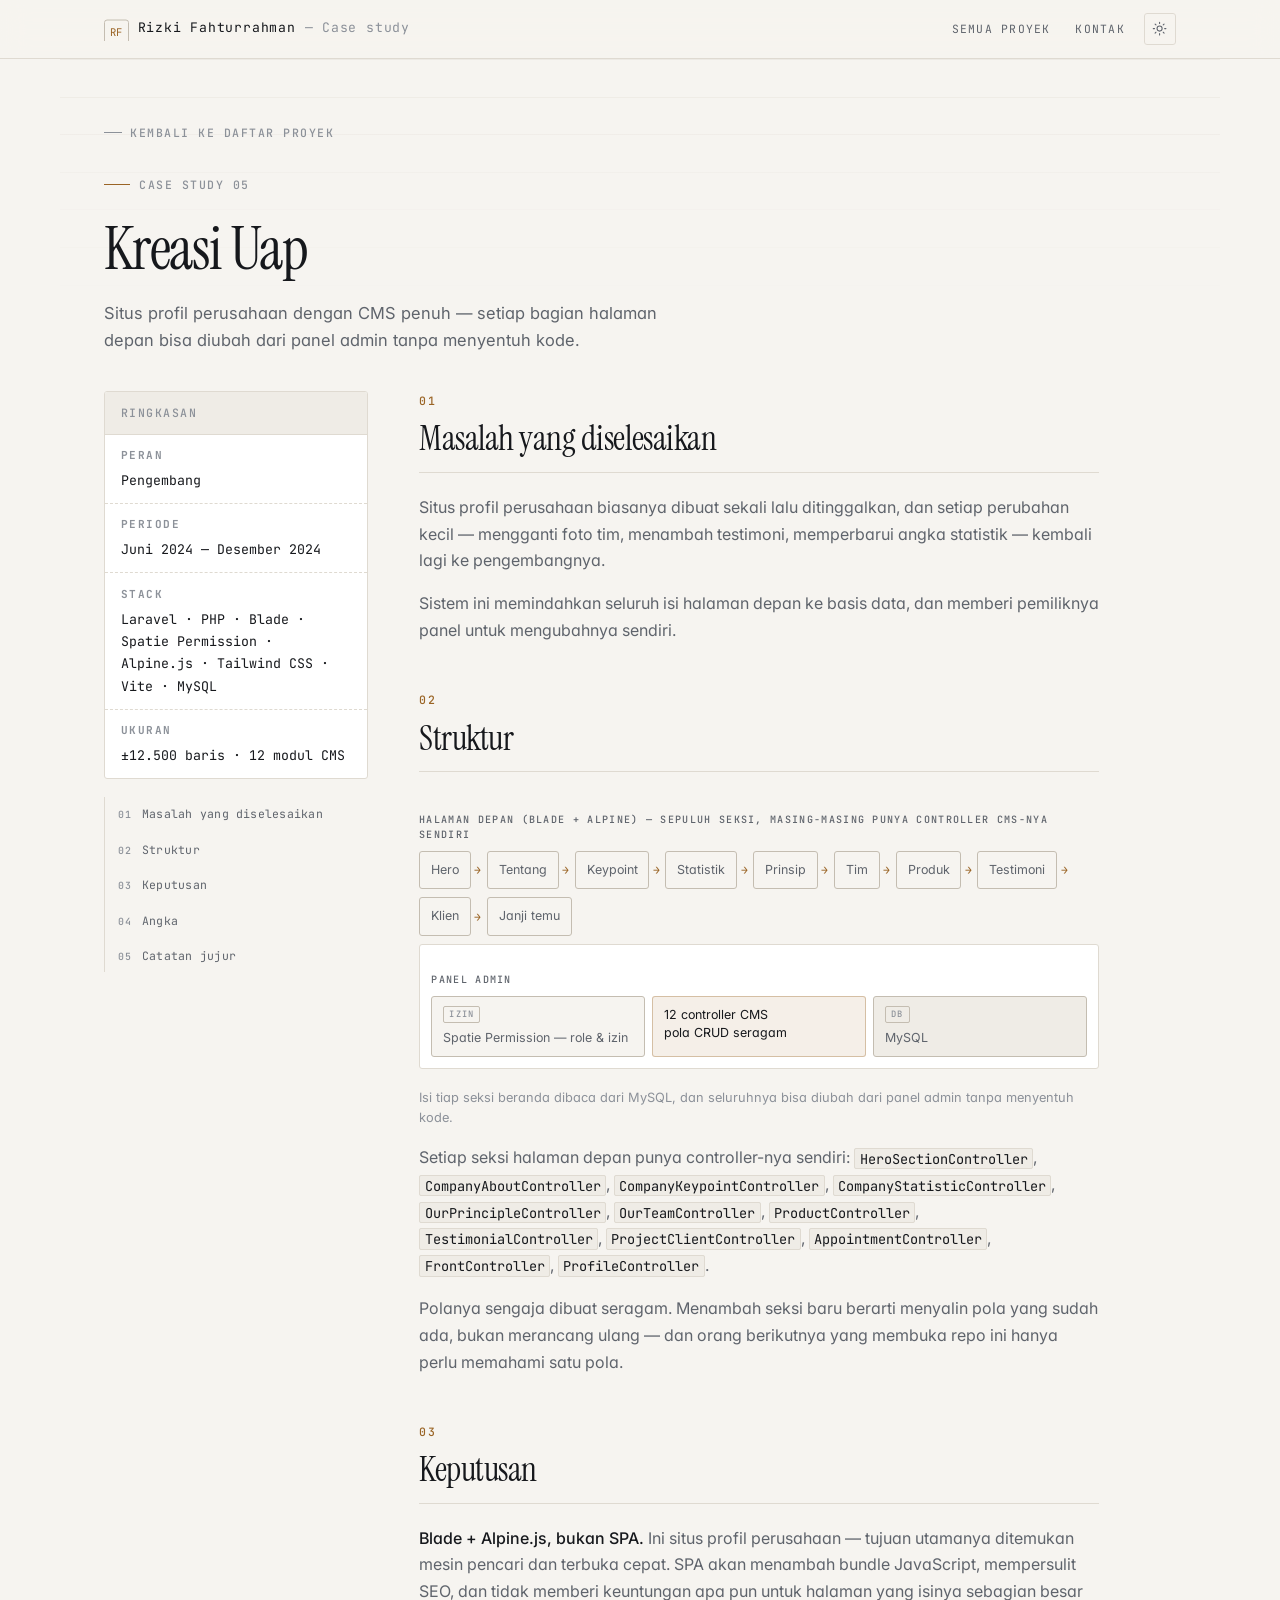
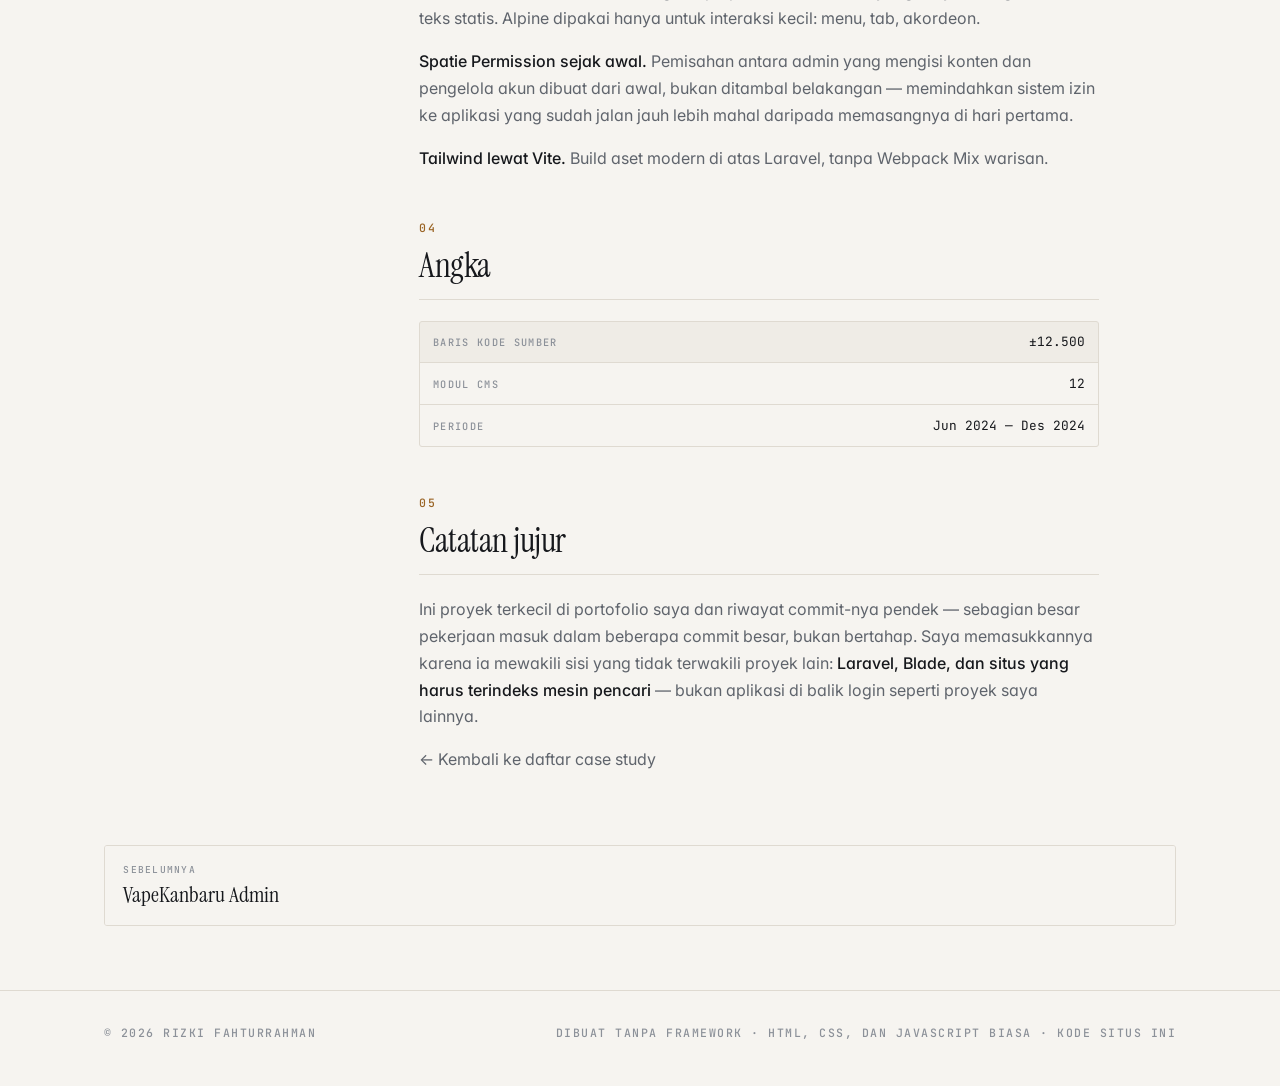
==== case-studies/kreasi-uap.html @ d3062098 "Case study jadi halaman HTML di situs sendiri Sebelumnya lima tombol "Case study" di beranda mengara" ====
<!doctype html>
<html lang="id">
<head>
<meta charset="utf-8">
<meta name="viewport" content="width=device-width, initial-scale=1">

<title>Kreasi Uap — Case study · Rizki Fahturrahman</title>
<meta name="description" content="Situs profil perusahaan dengan CMS penuh — setiap bagian halaman depan bisa diubah dari panel admin tanpa menyentuh kode.">
<meta name="author" content="Rizki Fahturrahman">
<meta name="theme-color" content="#0B0C0E" media="(prefers-color-scheme: dark)">
<meta name="theme-color" content="#F6F4F0" media="(prefers-color-scheme: light)">

<meta property="og:type" content="article">
<meta property="og:title" content="Kreasi Uap — Case study">
<meta property="og:description" content="Situs profil perusahaan dengan CMS penuh — setiap bagian halaman depan bisa diubah dari panel admin tanpa menyentuh kode.">
<meta property="og:url" content="https://rizkifahtur.github.io/portfolio/case-studies/kreasi-uap.html">
<meta property="og:locale" content="id_ID">
<meta name="twitter:card" content="summary_large_image">

<link rel="canonical" href="https://rizkifahtur.github.io/portfolio/case-studies/kreasi-uap.html">
<link rel="icon" href="data:image/svg+xml,%3Csvg xmlns='http://www.w3.org/2000/svg' viewBox='0 0 32 32'%3E%3Crect width='32' height='32' rx='5' fill='%230B0C0E'/%3E%3Ctext x='16' y='22' font-family='Georgia,serif' font-size='16' fill='%23D9A05B' text-anchor='middle'%3ER%3C/text%3E%3C/svg%3E">

<link rel="preconnect" href="https://fonts.googleapis.com">
<link rel="preconnect" href="https://fonts.gstatic.com" crossorigin>
<link href="https://fonts.googleapis.com/css2?family=Instrument+Serif:ital@0;1&family=Inter:wght@400;500&family=JetBrains+Mono:wght@400;500&display=swap" rel="stylesheet">
<link rel="stylesheet" href="../assets/css/style.css">

<!-- Set tema sebelum paint pertama supaya tidak ada kedipan putih. -->
<script>
(function () {
  document.documentElement.classList.add('js');
  try {
    var t = localStorage.getItem('tema');
    if (t === 'light' || t === 'dark') document.documentElement.setAttribute('data-theme', t);
  } catch (e) { /* storage diblokir — pakai preferensi sistem */ }
})();
</script>
</head>

<body>
<a class="skip" href="#utama">Lewati ke konten</a>

<header class="site-head">
  <div class="wrap site-head__inner">
    <a class="brand" href="../index.html">
      <span class="brand__mark">RF</span>
      <span>Rizki&nbsp;Fahturrahman</span>
      <span class="brand__role">— Case study</span>
    </a>

    <nav class="nav" aria-label="Navigasi utama">
      <a href="../index.html#proyek">Semua proyek</a>
      <a href="../index.html#kontak">Kontak</a>
      <button class="theme-toggle" type="button" id="theme-toggle"
              aria-label="Ganti tema terang / gelap" title="Ganti tema">
        <svg class="i-moon" viewBox="0 0 24 24" fill="none" stroke="currentColor" stroke-width="1.7"
             stroke-linecap="round" stroke-linejoin="round" aria-hidden="true">
          <path d="M21 12.8A9 9 0 1 1 11.2 3a7 7 0 0 0 9.8 9.8z"/>
        </svg>
        <svg class="i-sun" viewBox="0 0 24 24" fill="none" stroke="currentColor" stroke-width="1.7"
             stroke-linecap="round" stroke-linejoin="round" aria-hidden="true">
          <circle cx="12" cy="12" r="4"/>
          <path d="M12 2v2M12 20v2M4.9 4.9l1.4 1.4M17.7 17.7l1.4 1.4M2 12h2M20 12h2M4.9 19.1l1.4-1.4M17.7 6.3l1.4-1.4"/>
        </svg>
      </button>
    </nav>
  </div>
</header>

<main id="utama">
<article class="cs">

  <div class="wrap cs__top">
    <a class="cs__back mono" href="../index.html#proyek">Kembali ke daftar proyek</a>
    <p class="mono eyeline">Case study 05</p>
    <h1>Kreasi Uap</h1>
    <p class="cs__lede">Situs profil perusahaan dengan CMS penuh — setiap bagian halaman depan bisa diubah dari panel admin tanpa menyentuh kode.</p>
  </div>

  <div class="wrap cs__body">
    <aside class="cs__rail">
      <div class="ledger">
        <div class="ledger__head">
          <span class="mono">Ringkasan</span>
        </div>
      <div class="ledger__row"><span class="mono ledger__key"><strong>Peran</strong></span><span class="ledger__val">Pengembang</span></div>
      <div class="ledger__row"><span class="mono ledger__key"><strong>Periode</strong></span><span class="ledger__val">Juni 2024 — Desember 2024</span></div>
      <div class="ledger__row"><span class="mono ledger__key"><strong>Stack</strong></span><span class="ledger__val">Laravel · PHP · Blade · Spatie Permission · Alpine.js · Tailwind CSS · Vite · MySQL</span></div>
      <div class="ledger__row"><span class="mono ledger__key"><strong>Ukuran</strong></span><span class="ledger__val">±12.500 baris · 12 modul CMS</span></div>
      </div>

      <nav class="nav cs__toc" aria-label="Isi halaman">
        <a href="#bagian-1"><span class="cs__toc-no mono tnum">01</span>Masalah yang diselesaikan</a>
        <a href="#bagian-2"><span class="cs__toc-no mono tnum">02</span>Struktur</a>
        <a href="#bagian-3"><span class="cs__toc-no mono tnum">03</span>Keputusan</a>
        <a href="#bagian-4"><span class="cs__toc-no mono tnum">04</span>Angka</a>
        <a href="#bagian-5"><span class="cs__toc-no mono tnum">05</span>Catatan jujur</a>
      </nav>
    </aside>

    <div class="prose">
<section id="bagian-1" class="cs__section">
<header class="cs__section-head"><span class="mono section__index">01</span><h2>Masalah yang diselesaikan</h2></header>
<p>Situs profil perusahaan biasanya dibuat sekali lalu ditinggalkan, dan setiap perubahan kecil — mengganti foto tim, menambah testimoni, memperbarui angka statistik — kembali lagi ke pengembangnya.</p>
<p>Sistem ini memindahkan seluruh isi halaman depan ke basis data, dan memberi pemiliknya panel untuk mengubahnya sendiri.</p>
</section>
<section id="bagian-2" class="cs__section">
<header class="cs__section-head"><span class="mono section__index">02</span><h2>Struktur</h2></header>
<figure class="dg dg--flow">
  <p class="mono dg__label">Halaman depan (Blade + Alpine) — sepuluh seksi, masing-masing punya controller CMS-nya sendiri</p>
  <ol class="dg__chain dg__chain--tight">
    <li class="dg__node"><span class="dg__text">Hero</span></li>
    <li class="dg__node"><span class="dg__text">Tentang</span></li>
    <li class="dg__node"><span class="dg__text">Keypoint</span></li>
    <li class="dg__node"><span class="dg__text">Statistik</span></li>
    <li class="dg__node"><span class="dg__text">Prinsip</span></li>
    <li class="dg__node"><span class="dg__text">Tim</span></li>
    <li class="dg__node"><span class="dg__text">Produk</span></li>
    <li class="dg__node"><span class="dg__text">Testimoni</span></li>
    <li class="dg__node"><span class="dg__text">Klien</span></li>
    <li class="dg__node"><span class="dg__text">Janji temu</span></li>
  </ol>
  <div class="dg__row dg__row--admin">
    <div class="dg__band">
      <p class="mono dg__label">Panel admin</p>
      <div class="dg__nodes">
        <div class="dg__node"><span class="dg__tag mono">izin</span><span class="dg__text">Spatie Permission — role &amp; izin</span></div>
        <div class="dg__node dg__node--on"><span class="dg__text">12 controller CMS<br>pola CRUD seragam</span></div>
        <div class="dg__node dg__node--db"><span class="dg__tag mono">DB</span><span class="dg__text">MySQL</span></div>
      </div>
    </div>
  </div>
  <figcaption class="dg__cap">Isi tiap seksi beranda dibaca dari MySQL, dan seluruhnya bisa diubah dari panel admin tanpa menyentuh kode.</figcaption>
</figure>
<p>Setiap seksi halaman depan punya controller-nya sendiri: <code>HeroSectionController</code>, <code>CompanyAboutController</code>, <code>CompanyKeypointController</code>, <code>CompanyStatisticController</code>, <code>OurPrincipleController</code>, <code>OurTeamController</code>, <code>ProductController</code>, <code>TestimonialController</code>, <code>ProjectClientController</code>, <code>AppointmentController</code>, <code>FrontController</code>, <code>ProfileController</code>.</p>
<p>Polanya sengaja dibuat seragam. Menambah seksi baru berarti menyalin pola yang sudah ada, bukan merancang ulang — dan orang berikutnya yang membuka repo ini hanya perlu memahami satu pola.</p>
</section>
<section id="bagian-3" class="cs__section">
<header class="cs__section-head"><span class="mono section__index">03</span><h2>Keputusan</h2></header>
<p><strong>Blade + Alpine.js, bukan SPA.</strong> Ini situs profil perusahaan — tujuan utamanya ditemukan mesin pencari dan terbuka cepat. SPA akan menambah bundle JavaScript, mempersulit SEO, dan tidak memberi keuntungan apa pun untuk halaman yang isinya sebagian besar teks statis. Alpine dipakai hanya untuk interaksi kecil: menu, tab, akordeon.</p>
<p><strong>Spatie Permission sejak awal.</strong> Pemisahan antara admin yang mengisi konten dan pengelola akun dibuat dari awal, bukan ditambal belakangan — memindahkan sistem izin ke aplikasi yang sudah jalan jauh lebih mahal daripada memasangnya di hari pertama.</p>
<p><strong>Tailwind lewat Vite.</strong> Build aset modern di atas Laravel, tanpa Webpack Mix warisan.</p>
</section>
<section id="bagian-4" class="cs__section">
<header class="cs__section-head"><span class="mono section__index">04</span><h2>Angka</h2></header>
<div class="stats cs__stats"><div class="stat"><span class="mono stat__k">Baris kode sumber</span><span class="stat__v">±12.500</span></div><div class="stat"><span class="mono stat__k">Modul CMS</span><span class="stat__v">12</span></div><div class="stat"><span class="mono stat__k">Periode</span><span class="stat__v">Jun 2024 — Des 2024</span></div></div>
</section>
<section id="bagian-5" class="cs__section">
<header class="cs__section-head"><span class="mono section__index">05</span><h2>Catatan jujur</h2></header>
<p>Ini proyek terkecil di portofolio saya dan riwayat commit-nya pendek — sebagian besar pekerjaan masuk dalam beberapa commit besar, bukan bertahap. Saya memasukkannya karena ia mewakili sisi yang tidak terwakili proyek lain: <strong>Laravel, Blade, dan situs yang harus terindeks mesin pencari</strong> — bukan aplikasi di balik login seperti proyek saya lainnya.</p>
<p>← <a href="README.md">Kembali ke daftar case study</a></p>
</section>
    </div>
  </div>

  <div class="wrap">
    <nav class="cs__nav" aria-label="Case study lain">
      <a class="cs__jump cs__jump--prev" href="vapekanbaru-admin.html"><span class="mono cs__jump-k">Sebelumnya</span><span class="cs__jump-v">VapeKanbaru Admin</span></a>
      
    </nav>
  </div>

</article>
</main>

<footer class="site-foot">
  <div class="wrap site-foot__inner">
    <p class="mono">© <span id="tahun">2026</span> Rizki Fahturrahman</p>
    <p class="mono">
      Dibuat tanpa framework · HTML, CSS, dan JavaScript biasa ·
      <a href="https://github.com/rizkifahtur/portfolio" target="_blank" rel="noopener noreferrer">Kode situs ini</a>
    </p>
  </div>
</footer>

<script src="../assets/js/main.js" defer></script>
</body>
</html>
---- assets/css/style.css ----
/* ==========================================================================
   Portofolio — Rizki Fahturrahman
   Arah desain: "Buku Besar" — garis rambut, angka tabular, serif editorial.
   Tanpa framework, tanpa build step. Satu berkas, satu sumber kebenaran.
   ========================================================================== */

/* --------------------------------------------------------------------------
   1. Token warna
   Gelap = default. Terang aktif lewat preferensi sistem ATAU tombol tema.
   -------------------------------------------------------------------------- */
:root {
  --bg:          #0B0C0E;
  --bg-elev:     #101216;
  --bg-inset:    #14171C;
  --line:        #22252C;
  --line-strong: #343943;
  --fg:          #E9E6E0;
  --fg-muted:    #969CA6;
  --fg-faint:    #666B74;
  --accent:      #D9A05B;
  --accent-soft: rgba(217, 160, 91, 0.13);
  --accent-line: rgba(217, 160, 91, 0.38);
  --on-accent:   #0B0C0E;
  --selection:   rgba(217, 160, 91, 0.28);

  --font-display: "Instrument Serif", Georgia, "Times New Roman", serif;
  --font-sans: "Inter", -apple-system, BlinkMacSystemFont, "Segoe UI", Roboto, sans-serif;
  --font-mono: "JetBrains Mono", ui-monospace, SFMono-Regular, Menlo, Consolas, monospace;

  --wrap: 1160px;
  --pad: clamp(1.15rem, 4vw, 2.75rem);
  --radius: 3px;
  --ease: cubic-bezier(0.22, 0.61, 0.36, 1);
  /* Lengkung "posting": berangkat tegas, mendarat pelan — seperti angka yang
     dijatuhkan ke barisnya dan berhenti pas. Dipakai seluruh sistem gerak. */
  --ease-post: cubic-bezier(0.16, 0.84, 0.44, 1);
}

:root[data-theme="light"] {
  --bg:          #F6F4F0;
  --bg-elev:     #FFFFFF;
  --bg-inset:    #EFECE6;
  --line:        #DFDAD1;
  --line-strong: #C4BDB1;
  --fg:          #16181C;
  --fg-muted:    #5F646C;
  --fg-faint:    #8C9199;
  --accent:      #9A6425;
  --accent-soft: rgba(154, 100, 37, 0.10);
  --accent-line: rgba(154, 100, 37, 0.35);
  --on-accent:   #FFFFFF;
  --selection:   rgba(154, 100, 37, 0.20);
}

@media (prefers-color-scheme: light) {
  :root:not([data-theme="dark"]) {
    --bg:          #F6F4F0;
    --bg-elev:     #FFFFFF;
    --bg-inset:    #EFECE6;
    --line:        #DFDAD1;
    --line-strong: #C4BDB1;
    --fg:          #16181C;
    --fg-muted:    #5F646C;
    --fg-faint:    #8C9199;
    --accent:      #9A6425;
    --accent-soft: rgba(154, 100, 37, 0.10);
    --accent-line: rgba(154, 100, 37, 0.35);
    --on-accent:   #FFFFFF;
    --selection:   rgba(154, 100, 37, 0.20);
  }
}

/* --------------------------------------------------------------------------
   2. Reset & dasar
   -------------------------------------------------------------------------- */
*, *::before, *::after { box-sizing: border-box; }

html {
  -webkit-text-size-adjust: 100%;
  scroll-behavior: smooth;
  scroll-padding-top: 5.5rem;
}

@media (prefers-reduced-motion: reduce) {
  html { scroll-behavior: auto; }
  *, *::before, *::after {
    animation-duration: 0.01ms !important;
    animation-iteration-count: 1 !important;
    transition-duration: 0.01ms !important;
  }
}

html { overflow-x: hidden; }

body {
  margin: 0;
  background: var(--bg);
  color: var(--fg);
  font-family: var(--font-sans);
  font-size: 1rem;
  line-height: 1.68;
  font-feature-settings: "kern" 1, "liga" 1, "cv11" 1;
  -webkit-font-smoothing: antialiased;
  -moz-osx-font-smoothing: grayscale;
  overflow-x: hidden;
}

::selection { background: var(--selection); }

img, svg { max-width: 100%; height: auto; display: block; }

a { color: inherit; text-decoration: none; }

h1, h2, h3, h4 { margin: 0; font-weight: 400; }

p { margin: 0; }

ul { margin: 0; padding: 0; list-style: none; }

:focus-visible {
  outline: 2px solid var(--accent);
  outline-offset: 3px;
  border-radius: 2px;
}

/* --------------------------------------------------------------------------
   3. Primitif tipografi
   -------------------------------------------------------------------------- */
.mono {
  font-family: var(--font-mono);
  font-size: 0.72rem;
  letter-spacing: 0.13em;
  text-transform: uppercase;
  font-weight: 500;
}

.serif { font-family: var(--font-display); font-weight: 400; }

.muted  { color: var(--fg-muted); }
.faint  { color: var(--fg-faint); }
.accent { color: var(--accent); }

.tnum { font-variant-numeric: tabular-nums; }

.wrap {
  width: 100%;
  max-width: var(--wrap);
  margin-inline: auto;
  padding-inline: var(--pad);
}

.rule { height: 1px; background: var(--line); border: 0; margin: 0; }

/* --------------------------------------------------------------------------
   4. Skip link
   -------------------------------------------------------------------------- */
.skip {
  position: absolute;
  left: -9999px;
  top: 0;
  z-index: 100;
  background: var(--accent);
  color: var(--on-accent);
  padding: 0.7rem 1.1rem;
  font-family: var(--font-mono);
  font-size: 0.75rem;
}
.skip:focus { left: 0.75rem; top: 0.75rem; }

/* --------------------------------------------------------------------------
   5. Header
   -------------------------------------------------------------------------- */
.site-head {
  position: sticky;
  top: 0;
  z-index: 50;
  background: color-mix(in srgb, var(--bg) 88%, transparent);
  -webkit-backdrop-filter: saturate(160%) blur(14px);
  backdrop-filter: saturate(160%) blur(14px);
  border-bottom: 1px solid var(--line);
}

.site-head__inner {
  display: flex;
  align-items: center;
  justify-content: space-between;
  gap: 1rem;
  height: 3.6rem;
}

.brand {
  display: inline-flex;
  align-items: baseline;
  gap: 0.55rem;
  font-family: var(--font-mono);
  font-size: 0.82rem;
  letter-spacing: 0.06em;
  white-space: nowrap;
  /* Brand-lah yang mengalah saat sempit. Tanpa min-width:0 sebuah flex item
     menolak menyusut di bawah lebar isinya, dan yang terdorong keluar layar
     justru navigasi — termasuk tombol tema yang lalu tak bisa disentuh. */
  min-width: 0;
  overflow: hidden;
}
.brand > span:not(.brand__mark) {
  overflow: hidden;
  text-overflow: ellipsis;
}
.brand__mark {
  flex: none;
  display: inline-grid;
  place-items: center;
  width: 1.55rem;
  height: 1.55rem;
  border: 1px solid var(--line-strong);
  border-radius: var(--radius);
  font-size: 0.66rem;
  letter-spacing: 0.02em;
  color: var(--accent);
  transform: translateY(0.22rem);
}
.brand__role { color: var(--fg-faint); }

.nav { display: flex; align-items: center; gap: 0.15rem; flex: none; }

.nav a {
  padding: 0.4rem 0.7rem;
  font-family: var(--font-mono);
  font-size: 0.71rem;
  letter-spacing: 0.11em;
  text-transform: uppercase;
  color: var(--fg-muted);
  border-radius: var(--radius);
  transition: color 0.18s var(--ease), background 0.18s var(--ease);
}
.nav a:hover { color: var(--fg); background: var(--bg-inset); }
.nav a[aria-current="true"] { color: var(--accent); }

.theme-toggle {
  display: grid;
  place-items: center;
  width: 2rem;
  height: 2rem;
  margin-left: 0.35rem;
  background: transparent;
  border: 1px solid var(--line);
  border-radius: var(--radius);
  color: var(--fg-muted);
  cursor: pointer;
  transition: color 0.18s var(--ease), border-color 0.18s var(--ease);
}
.theme-toggle:hover { color: var(--accent); border-color: var(--accent-line); }
.theme-toggle svg { width: 0.95rem; height: 0.95rem; }
.theme-toggle .i-sun { display: none; }
:root[data-theme="light"] .theme-toggle .i-sun { display: block; }
:root[data-theme="light"] .theme-toggle .i-moon { display: none; }
@media (prefers-color-scheme: light) {
  :root:not([data-theme="dark"]) .theme-toggle .i-sun { display: block; }
  :root:not([data-theme="dark"]) .theme-toggle .i-moon { display: none; }
}

/* Header dilepas bertahap supaya tidak pernah meluber ke samping. */
@media (max-width: 980px) {
  .brand__role { display: none; }
}
@media (max-width: 860px) {
  .nav a[data-optional] { display: none; }
}
@media (max-width: 430px) {
  .nav a { padding-inline: 0.5rem; }
  .theme-toggle { margin-left: 0.2rem; }
}

/* --------------------------------------------------------------------------
   6. Hero
   -------------------------------------------------------------------------- */
.hero { position: relative; padding-block: clamp(3.5rem, 9vw, 7rem) clamp(2.5rem, 6vw, 4.5rem); }

.hero::before {
  content: "";
  position: absolute;
  inset: 0;
  /* Kertas buku besar: garis pembukuan tipis di bawah cahaya hangat. Garisnya
     memudar ke bawah supaya tidak pernah bersaing dengan judul. */
  background:
    radial-gradient(58% 46% at 12% 0%, var(--accent-soft), transparent 70%),
    repeating-linear-gradient(
      to bottom,
      color-mix(in srgb, var(--line) 62%, transparent) 0 1px,
      transparent 1px 2.35rem);
  -webkit-mask-image: linear-gradient(to bottom, #000, rgba(0, 0, 0, 0.28) 62%, transparent 94%);
  mask-image: linear-gradient(to bottom, #000, rgba(0, 0, 0, 0.28) 62%, transparent 94%);
  pointer-events: none;
}

.hero__grid {
  position: relative;
  display: grid;
  grid-template-columns: minmax(0, 1.55fr) minmax(0, 1fr);
  gap: clamp(2rem, 5vw, 4.5rem);
  align-items: start;
}

.eyeline {
  display: inline-flex;
  align-items: center;
  gap: 0.6rem;
  color: var(--fg-faint);
  margin-bottom: 1.5rem;
}
.eyeline::before {
  content: "";
  width: 1.6rem;
  height: 1px;
  background: var(--accent);
}

.hero h1 {
  font-family: var(--font-display);
  font-size: clamp(2.5rem, 6.4vw, 4.7rem);
  line-height: 1.03;
  letter-spacing: -0.021em;
  max-width: 16ch;
  text-wrap: balance;
}
.hero h1 em {
  font-style: italic;
  color: var(--accent);
}

.hero__lead {
  margin-top: 1.6rem;
  max-width: 52ch;
  color: var(--fg-muted);
  font-size: 1.03rem;
}

.hero__actions {
  display: flex;
  flex-wrap: wrap;
  gap: 0.65rem;
  margin-top: 2.1rem;
}

.btn {
  display: inline-flex;
  align-items: center;
  gap: 0.55rem;
  padding: 0.68rem 1.15rem;
  border: 1px solid var(--line-strong);
  border-radius: var(--radius);
  background: transparent;
  color: var(--fg);
  font-family: var(--font-mono);
  font-size: 0.72rem;
  letter-spacing: 0.11em;
  text-transform: uppercase;
  cursor: pointer;
  transition: background 0.2s var(--ease), border-color 0.2s var(--ease),
              color 0.2s var(--ease), transform 0.2s var(--ease);
}
.btn:hover { transform: translateY(-1px); border-color: var(--accent-line); color: var(--accent); }
.btn svg { width: 0.85rem; height: 0.85rem; }

.btn--primary {
  background: var(--accent);
  border-color: var(--accent);
  color: var(--on-accent);
}
.btn--primary:hover { color: var(--on-accent); filter: brightness(1.07); }

/* Kartu ringkasan ala kop buku besar */
.ledger {
  border: 1px solid var(--line);
  border-radius: var(--radius);
  background: var(--bg-elev);
  overflow: hidden;
}
.ledger__head {
  display: flex;
  align-items: center;
  justify-content: space-between;
  gap: 1rem;
  padding: 0.7rem 1rem;
  border-bottom: 1px solid var(--line);
  background: var(--bg-inset);
  color: var(--fg-faint);
}
.ledger__dot {
  width: 0.42rem; height: 0.42rem; border-radius: 50%;
  background: var(--accent);
  box-shadow: 0 0 0 3px var(--accent-soft);
}
.ledger__row {
  display: flex;
  align-items: baseline;
  justify-content: space-between;
  gap: 1rem;
  padding: 0.72rem 1rem;
  border-bottom: 1px dashed var(--line);
}
.ledger__row:last-child { border-bottom: 0; }
.ledger__key { color: var(--fg-faint); font-size: 0.69rem; }
.ledger__val { font-family: var(--font-mono); font-size: 0.83rem; text-align: right; }

@media (max-width: 900px) {
  .hero__grid { grid-template-columns: 1fr; }
  .hero h1 { max-width: 20ch; }
}

/* --------------------------------------------------------------------------
   7. Papan angka — grid garis rambut
   -------------------------------------------------------------------------- */
.figures {
  display: grid;
  grid-template-columns: repeat(4, 1fr);
  gap: 1px;
  background: var(--line);
  border: 1px solid var(--line);
  border-radius: var(--radius);
  overflow: hidden;
}
.figure {
  background: var(--bg);
  padding: 1.5rem 1.25rem 1.35rem;
}
.figure__num {
  font-family: var(--font-display);
  font-size: clamp(2rem, 4.3vw, 3.05rem);
  line-height: 1;
  letter-spacing: -0.02em;
  font-variant-numeric: tabular-nums;
}
.figure__num span { font-size: 0.5em; color: var(--accent); letter-spacing: 0; }
.figure__label { margin-top: 0.7rem; color: var(--fg-faint); font-size: 0.67rem; line-height: 1.5; }

@media (max-width: 780px) { .figures { grid-template-columns: repeat(2, 1fr); } }

/* --------------------------------------------------------------------------
   8. Kerangka seksi
   -------------------------------------------------------------------------- */
.section { padding-block: clamp(3.5rem, 8vw, 6.5rem); }
.section--tight { padding-block: clamp(2.5rem, 5vw, 4rem); }

.section__head {
  display: grid;
  grid-template-columns: minmax(0, 1fr) minmax(0, 0.85fr);
  gap: clamp(1.25rem, 4vw, 3.5rem);
  align-items: end;
  padding-bottom: 1.6rem;
  margin-bottom: 2.4rem;
  /* Garisnya pindah ke ::after (bagian 17) supaya bisa ditarik saat masuk layar. */
  position: relative;
  border-bottom: 0;
}
.section__index { color: var(--accent); display: block; margin-bottom: 0.85rem; }
.section__title {
  font-family: var(--font-display);
  font-size: clamp(1.85rem, 3.7vw, 2.75rem);
  line-height: 1.1;
  letter-spacing: -0.015em;
}
.section__note { color: var(--fg-muted); font-size: 0.93rem; max-width: 46ch; }

@media (max-width: 780px) {
  .section__head { grid-template-columns: 1fr; align-items: start; gap: 1rem; }
}

/* --------------------------------------------------------------------------
   9. Kartu fokus
   -------------------------------------------------------------------------- */
.focus {
  display: grid;
  grid-template-columns: repeat(3, 1fr);
  gap: 1px;
  background: var(--line);
  border: 1px solid var(--line);
  border-radius: var(--radius);
  overflow: hidden;
}
.focus__item {
  background: var(--bg);
  padding: 1.75rem 1.5rem 1.85rem;
  transition: background 0.25s var(--ease);
}
.focus__item:hover { background: var(--bg-elev); }
.focus__no { color: var(--accent); }
.focus__title {
  margin-top: 0.9rem;
  font-family: var(--font-display);
  font-size: 1.45rem;
  line-height: 1.2;
}
.focus__body { margin-top: 0.75rem; color: var(--fg-muted); font-size: 0.92rem; }
.focus__list { margin-top: 1.1rem; display: grid; gap: 0.4rem; }
.focus__list li {
  display: flex;
  gap: 0.55rem;
  font-family: var(--font-mono);
  font-size: 0.71rem;
  color: var(--fg-faint);
  letter-spacing: 0.02em;
}
.focus__list li::before { content: "▸"; color: var(--accent); }

@media (max-width: 860px) { .focus { grid-template-columns: 1fr; } }

/* --------------------------------------------------------------------------
   10. Baris proyek — "ledger row"
   -------------------------------------------------------------------------- */
/* Tanpa border-top: garis kepala seksi sudah jadi garis atas daftar ini.
   Dua garis sejajar berjarak 2,4rem terbaca seperti salah cetak. */
.projects { border-top: 0; }

.project {
  display: grid;
  grid-template-columns: 8.5rem minmax(0, 1fr) minmax(0, 15rem);
  gap: clamp(1.25rem, 3.5vw, 3rem);
  padding-block: clamp(2rem, 4vw, 3rem);
  border-bottom: 1px solid var(--line);
  position: relative;
}
.project::after {
  content: "";
  position: absolute;
  left: 0; right: 0; top: 0; bottom: 0;
  background: var(--accent-soft);
  opacity: 0;
  pointer-events: none;
  transition: opacity 0.3s var(--ease);
  mask-image: linear-gradient(90deg, rgba(0,0,0,0.55), transparent 55%);
  -webkit-mask-image: linear-gradient(90deg, rgba(0,0,0,0.55), transparent 55%);
}
.project:hover::after { opacity: 1; }

.project__meta { position: relative; display: grid; gap: 0.5rem; align-content: start; }
.project__no {
  font-family: var(--font-display);
  font-size: clamp(2.6rem, 4vw, 3.5rem);
  line-height: 0.88;
  color: var(--line-strong);
  font-variant-numeric: tabular-nums;
  transition: color 0.3s var(--ease);
}
.project:hover .project__no { color: var(--accent); }
.project__years { color: var(--fg-faint); }

.badge {
  display: inline-flex;
  align-items: center;
  gap: 0.4rem;
  align-self: start;
  padding: 0.22rem 0.5rem;
  border: 1px solid var(--line-strong);
  border-radius: var(--radius);
  font-family: var(--font-mono);
  font-size: 0.62rem;
  letter-spacing: 0.09em;
  text-transform: uppercase;
  color: var(--fg-muted);
  width: fit-content;
}
.badge--lead { color: var(--accent); border-color: var(--accent-line); background: var(--accent-soft); }

.project__main { position: relative; min-width: 0; }
.project__title {
  font-family: var(--font-display);
  font-size: clamp(1.6rem, 3.1vw, 2.15rem);
  line-height: 1.12;
  letter-spacing: -0.012em;
}
.project__title a { display: inline-flex; align-items: baseline; gap: 0.5rem; }
.project__title a:hover { color: var(--accent); }
.project__title svg {
  width: 0.72em; height: 0.72em;
  opacity: 0; transform: translate(-3px, 2px);
  transition: opacity 0.22s var(--ease), transform 0.22s var(--ease);
}
.project__title a:hover svg { opacity: 1; transform: translate(0, 0); }

.project__sub { margin-top: 0.7rem; color: var(--fg-muted); max-width: 58ch; font-size: 0.96rem; }

.project__points { margin-top: 1.15rem; display: grid; gap: 0.55rem; max-width: 60ch; }
.project__points li {
  position: relative;
  padding-left: 1.4rem;
  font-size: 0.9rem;
  color: var(--fg-muted);
  line-height: 1.55;
}
.project__points li::before {
  content: "—";
  position: absolute;
  left: 0;
  top: 0;
  color: var(--accent);
  font-family: var(--font-mono);
  font-size: 0.7rem;
  line-height: 1.98;
}
.project__points strong { color: var(--fg); font-weight: 500; }

.chips { display: flex; flex-wrap: wrap; gap: 0.35rem; margin-top: 1.35rem; }
.chip {
  padding: 0.28rem 0.55rem;
  border: 1px solid var(--line);
  border-radius: var(--radius);
  background: var(--bg-inset);
  font-family: var(--font-mono);
  font-size: 0.66rem;
  letter-spacing: 0.05em;
  color: var(--fg-muted);
  white-space: nowrap;
}

.project__side { position: relative; align-self: start; }
.stats {
  display: grid;
  gap: 1px;
  background: var(--line);
  border: 1px solid var(--line);
  border-radius: var(--radius);
  overflow: hidden;
}
.stat {
  background: var(--bg);
  display: flex;
  align-items: baseline;
  justify-content: space-between;
  gap: 0.75rem;
  padding: 0.6rem 0.8rem;
}
/* Baris pertama selalu porsi kerja — itu yang paling dicari pembaca. */
.stats > .stat:first-child { background: var(--bg-inset); }
.stats > .stat:first-child .stat__v { color: var(--fg); }
.stat__k { color: var(--fg-faint); font-size: 0.64rem; }
.stat__v { font-family: var(--font-mono); font-size: 0.8rem; font-variant-numeric: tabular-nums; }

.project__links { display: flex; flex-wrap: wrap; gap: 0.4rem; margin-top: 0.8rem; }
.tlink {
  display: inline-flex;
  align-items: center;
  gap: 0.4rem;
  font-family: var(--font-mono);
  font-size: 0.68rem;
  letter-spacing: 0.08em;
  text-transform: uppercase;
  color: var(--fg-muted);
  padding: 0.4rem 0.6rem;
  border: 1px solid var(--line);
  border-radius: var(--radius);
  transition: color 0.18s var(--ease), border-color 0.18s var(--ease);
}
.tlink:hover { color: var(--accent); border-color: var(--accent-line); }
.tlink svg { width: 0.8rem; height: 0.8rem; }

@media (max-width: 1000px) {
  .project { grid-template-columns: 5rem minmax(0, 1fr); }
  .project__side { grid-column: 1 / -1; max-width: 26rem; }
}
@media (max-width: 560px) {
  .project { grid-template-columns: 1fr; gap: 1rem; }
  .project__meta { display: flex; align-items: center; gap: 0.75rem; flex-wrap: wrap; }
  .project__no { font-size: 1.5rem; }
}

/* --------------------------------------------------------------------------
   11. Tabel kontribusi
   -------------------------------------------------------------------------- */
.table-scroll { overflow-x: auto; border: 1px solid var(--line); border-radius: var(--radius); }

table.ledger-table {
  width: 100%;
  min-width: 42rem;
  border-collapse: collapse;
  font-size: 0.87rem;
}
.ledger-table th {
  text-align: left;
  padding: 0.8rem 1rem;
  background: var(--bg-inset);
  border-bottom: 1px solid var(--line);
  font-family: var(--font-mono);
  font-size: 0.65rem;
  letter-spacing: 0.11em;
  text-transform: uppercase;
  color: var(--fg-faint);
  font-weight: 500;
  white-space: nowrap;
}
.ledger-table td {
  padding: 0.85rem 1rem;
  border-bottom: 1px solid var(--line);
  color: var(--fg-muted);
  vertical-align: top;
}
.ledger-table tr:last-child td { border-bottom: 0; }
.ledger-table tbody tr { transition: background 0.18s var(--ease); }
.ledger-table tbody tr:hover { background: var(--bg-elev); }
.ledger-table td:first-child { color: var(--fg); font-family: var(--font-mono); font-size: 0.79rem; white-space: nowrap; }
.ledger-table td.num { font-family: var(--font-mono); font-variant-numeric: tabular-nums; text-align: right; white-space: nowrap; }

.share {
  display: grid;
  grid-template-columns: minmax(3.5rem, 1fr) auto;
  align-items: center;
  gap: 0.65rem;
  min-width: 10rem;
}
.share__bar {
  height: 6px;
  background: var(--bg-inset);
  border: 1px solid var(--line);
  border-radius: 999px;
  overflow: hidden;
}
.share__fill {
  display: block;
  height: 100%;
  background: var(--accent);
  /* --share default 1: tanpa JavaScript, lebar inline pada markup yang berlaku
     dan batangnya tetap benar. Dengan JavaScript, lebar dijadikan 100% lalu
     skalanya yang dianimasikan — lihat main.js. */
  transform: scaleX(var(--share, 1));
  transform-origin: left;
}
.js .share__fill { transition: transform 1.05s var(--ease-post); }
.ledger-table td.num { min-width: 11.5rem; }

/* --------------------------------------------------------------------------
   12. Tumpukan teknologi
   -------------------------------------------------------------------------- */
.stack {
  display: grid;
  grid-template-columns: repeat(4, 1fr);
  gap: 1px;
  background: var(--line);
  border: 1px solid var(--line);
  border-radius: var(--radius);
  overflow: hidden;
}
.stack__col { background: var(--bg); padding: 1.4rem 1.25rem 1.6rem; }
.stack__label { color: var(--accent); }
.stack__list { margin-top: 1rem; display: grid; gap: 0.5rem; }
.stack__list li {
  font-family: var(--font-mono);
  font-size: 0.74rem;
  color: var(--fg-muted);
  letter-spacing: 0.01em;
  display: flex;
  align-items: baseline;
  gap: 0.5rem;
}
.stack__list li::before { content: ""; width: 0.3rem; height: 1px; background: var(--line-strong); flex: none; transform: translateY(-0.25rem); }

@media (max-width: 900px) { .stack { grid-template-columns: repeat(2, 1fr); } }
@media (max-width: 480px) { .stack { grid-template-columns: 1fr; } }

/* --------------------------------------------------------------------------
   13. Kontak
   -------------------------------------------------------------------------- */
.contact {
  border: 1px solid var(--line);
  border-radius: var(--radius);
  background: var(--bg-elev);
  padding: clamp(1.75rem, 5vw, 3.25rem);
  display: grid;
  grid-template-columns: minmax(0, 1.2fr) minmax(0, 1fr);
  gap: clamp(1.5rem, 4vw, 3.5rem);
  align-items: center;
}
.contact h2 {
  font-family: var(--font-display);
  font-size: clamp(1.9rem, 4vw, 3rem);
  line-height: 1.08;
  letter-spacing: -0.018em;
  max-width: 14ch;
}
.contact p { margin-top: 1rem; color: var(--fg-muted); max-width: 42ch; }

.contact__list { display: grid; gap: 1px; background: var(--line); border: 1px solid var(--line); border-radius: var(--radius); overflow: hidden; }
.contact__row {
  background: var(--bg);
  display: flex;
  align-items: center;
  justify-content: space-between;
  gap: 1rem;
  padding: 0.85rem 1rem;
  transition: background 0.18s var(--ease);
}
.contact__row:hover { background: var(--bg-inset); }
.contact__row .k { color: var(--fg-faint); font-size: 0.65rem; }
.contact__row .v { font-family: var(--font-mono); font-size: 0.79rem; display: inline-flex; align-items: center; gap: 0.45rem; }
.contact__row a.v:hover { color: var(--accent); }

.copy-btn {
  background: transparent;
  border: 1px solid var(--line);
  border-radius: var(--radius);
  color: var(--fg-faint);
  font-family: var(--font-mono);
  font-size: 0.6rem;
  letter-spacing: 0.09em;
  text-transform: uppercase;
  padding: 0.22rem 0.45rem;
  cursor: pointer;
  transition: color 0.18s var(--ease), border-color 0.18s var(--ease);
}
.copy-btn:hover { color: var(--accent); border-color: var(--accent-line); }
.copy-btn[data-copied="true"] { color: var(--accent); border-color: var(--accent-line); }

@media (max-width: 820px) { .contact { grid-template-columns: 1fr; } }

/* --------------------------------------------------------------------------
   14. Footer
   -------------------------------------------------------------------------- */
.site-foot {
  border-top: 1px solid var(--line);
  padding-block: 2rem 2.75rem;
}
.site-foot__inner {
  display: flex;
  flex-wrap: wrap;
  gap: 1rem;
  align-items: center;
  justify-content: space-between;
  color: var(--fg-faint);
}
.site-foot a:hover { color: var(--accent); }

/* --------------------------------------------------------------------------
   15. Reveal saat scroll — hanya aktif jika JS hidup
   -------------------------------------------------------------------------- */
.js .reveal {
  opacity: 0;
  transform: translateY(14px);
  transition: opacity 0.7s var(--ease), transform 0.7s var(--ease);
  /* --d: penundaan manual di markup. --i: indeks urutan yang dipasang main.js
     supaya sekelompok elemen masuk bergiliran, bukan serempak. */
  transition-delay: calc(var(--d, 0ms) + var(--i, 0) * 70ms);
}
.js .reveal.is-in { opacity: 1; transform: none; }

@media (prefers-reduced-motion: reduce) {
  .js .reveal { opacity: 1; transform: none; }
}

/* --------------------------------------------------------------------------
   16. Sistem gerak — "memposting entri ke buku besar"

   Satu bahasa gerak untuk seluruh halaman, diambil dari cara buku besar
   dikerjakan: garis ditarik, baris diposting satu per satu, angka dijumlahkan,
   porsi diarsir. Tidak ada gerak yang cuma menghias.

   Urutan pembuka hero sengaja memakai @keyframes, bukan kelas yang dipasang
   JavaScript, supaya tetap berjalan meski main.js gagal dimuat.
   -------------------------------------------------------------------------- */

@keyframes naik    { from { opacity: 0; transform: translateY(18px); } to { opacity: 1; transform: none; } }
@keyframes posting { from { opacity: 0; transform: translateX(-12px); } to { opacity: 1; transform: none; } }
@keyframes garis   { from { transform: scaleX(0); }                    to { transform: scaleX(1); } }
@keyframes denyut  { 0%, 100% { box-shadow: 0 0 0 3px var(--accent-soft); }
                     50%      { box-shadow: 0 0 0 6px transparent; } }

/* ---- Pembuka hero: halaman menuliskan dirinya sendiri, sekali, ±1,6 detik -- */
.js .hero .eyeline,
.js .hero h1,
.js .hero__lead,
.js .hero__actions,
.js .hero .ledger {
  animation: naik 0.85s var(--ease-post) both;
}
.js .hero .eyeline { animation-delay: 0.04s; }
.js .hero h1       { animation-delay: 0.12s; }
.js .hero .ledger  { animation-delay: 0.30s; }
.js .hero__lead    { animation-delay: 0.28s; }
.js .hero__actions { animation-delay: 0.40s; }

/* Baris ringkasan diposting satu per satu, seperti entri yang dibukukan.
   Seluruh urutan selesai di bawah 1,2 detik: kartu yang masih kosong saat
   pembaca sudah menatapnya terbaca rusak, bukan elegan. */
.js .hero .ledger__row { animation: posting 0.42s var(--ease-post) both; }
.js .hero .ledger__row:nth-child(2) { animation-delay: 0.50s; }
.js .hero .ledger__row:nth-child(3) { animation-delay: 0.56s; }
.js .hero .ledger__row:nth-child(4) { animation-delay: 0.62s; }
.js .hero .ledger__row:nth-child(5) { animation-delay: 0.68s; }
.js .hero .ledger__row:nth-child(6) { animation-delay: 0.74s; }
.js .hero .ledger__row:nth-child(7) { animation-delay: 0.80s; }

/* Titik status berdenyut pelan — satu-satunya gerak yang terus berjalan, dan
   ia menyampaikan sesuatu: baris "Terbuka untuk diskusi" masih berlaku. */
.js .ledger__dot { animation: denyut 3s ease-in-out 1.3s infinite; }

/* Tanda tangan hero: garis emas ditarik di bawah kata "bekerja" — persis
   gerakan menggarisi angka di buku besar. */
.hero h1 em { position: relative; }
.js .hero h1 em::after {
  content: "";
  position: absolute;
  left: 0.02em; right: 0.06em; bottom: 0.04em;
  height: 0.055em;
  background: var(--accent);
  opacity: 0.5;
  transform-origin: left;
  animation: garis 0.8s var(--ease-post) 0.85s both;
}

/* ---- Garis kepala seksi ditarik saat seksinya masuk layar ---------------- */
.section__head::after {
  content: "";
  position: absolute;
  left: 0; right: 0; bottom: 0;
  height: 1px;
  background: var(--line);
  transform-origin: left;
}
.js .section__head::after {
  transform: scaleX(0);
  transition: transform 0.95s var(--ease-post);
}
.js .section__head.is-in::after { transform: scaleX(1); }

/* ---- Penanda posting di tepi baris proyek -------------------------------- */
.project::before {
  content: "";
  position: absolute;
  left: -0.75rem;
  top: 0; bottom: 0;
  width: 2px;
  background: var(--accent);
  transform: scaleY(0);
  transform-origin: top;
  transition: transform 0.42s var(--ease-post);
  pointer-events: none;
}
.project:hover::before,
.project:focus-within::before { transform: scaleY(1); }

/* ---- Batang porsi di kartu statistik proyek (disisipkan main.js) --------- */
.stat--share {
  display: grid;
  grid-template-columns: 1fr auto;
  gap: 0.35rem 0.75rem;
  align-items: baseline;
}
.stat--share .stat__v { text-align: right; }
.stat--share .share__bar { grid-column: 1 / -1; }

/* ---- Sentuhan kecil ------------------------------------------------------ */
.nav a { position: relative; }
.nav a::after {
  content: "";
  position: absolute;
  left: 0.7rem; right: 0.7rem; bottom: 0.18rem;
  height: 1px;
  background: var(--accent);
  transform: scaleX(0);
  transform-origin: left;
  transition: transform 0.35s var(--ease-post);
}
.nav a[aria-current="true"]::after { transform: scaleX(1); }

.focus__item { position: relative; }
.focus__item::before {
  content: "";
  position: absolute;
  left: 0; right: 0; top: 0;
  height: 2px;
  background: var(--accent);
  transform: scaleX(0);
  transform-origin: left;
  transition: transform 0.45s var(--ease-post);
}
.focus__item:hover::before { transform: scaleX(1); }

.chip { transition: color 0.18s var(--ease), border-color 0.18s var(--ease), background 0.18s var(--ease); }
.chip:hover { color: var(--fg); border-color: var(--line-strong); background: var(--bg-elev); }

/* Sejauh mana halaman sudah dibaca — garis tipis di bawah header.
   Nilainya diisi main.js lewat --progress. */
.site-head::after {
  content: "";
  position: absolute;
  left: 0; bottom: -1px;
  height: 2px; width: 100%;
  background: var(--accent);
  transform: scaleX(var(--progress, 0));
  transform-origin: left;
  pointer-events: none;
}

/* ---- Hormati permintaan minim gerak ------------------------------------- */
@media (prefers-reduced-motion: reduce) {
  .js .hero .eyeline,
  .js .hero h1,
  .js .hero__lead,
  .js .hero__actions,
  .js .hero .ledger,
  .js .hero .ledger__row { animation: none; opacity: 1; transform: none; }

  .js .ledger__dot { animation: none; }
  .js .hero h1 em::after { animation: none; transform: scaleX(1); }
  .js .section__head::after { transform: scaleX(1); }
  .site-head::after { display: none; }
}

/* --------------------------------------------------------------------------
   17. Halaman case study

   Satu bacaan panjang, jadi aturannya berbeda dari beranda: gerak ditahan,
   ukuran baris dijaga di ~68 karakter, dan ringkasan proyek ikut menempel
   di rail supaya peran serta porsi kerja selalu terbaca sambil menggulir.
   -------------------------------------------------------------------------- */

/* ---- Kepala halaman ------------------------------------------------------ */
.cs__top {
  position: relative;
  padding-block: clamp(2.25rem, 5vw, 4rem) clamp(1.5rem, 3vw, 2.25rem);
}
.cs__top::before {
  content: "";
  position: absolute;
  inset: 0;
  /* Kertas bergaris yang sama seperti hero beranda — dua halaman, satu dunia. */
  background: repeating-linear-gradient(
    to bottom,
    color-mix(in srgb, var(--line) 38%, transparent) 0 1px,
    transparent 1px 2.35rem);
  -webkit-mask-image: linear-gradient(to bottom, #000, rgba(0, 0, 0, 0.2) 45%, transparent 78%);
  mask-image: linear-gradient(to bottom, #000, rgba(0, 0, 0, 0.2) 45%, transparent 78%);
  pointer-events: none;
}
.cs__top > * { position: relative; }

.cs__back {
  /* flex, bukan inline-flex: .eyeline di bawahnya juga inline-flex, dan
     keduanya akan berbagi satu baris. */
  display: flex;
  width: fit-content;
  align-items: center;
  gap: 0.55rem;
  color: var(--fg-faint);
  margin-bottom: 1.5rem;
  transition: color 0.18s var(--ease);
}
.cs__back::before { content: ""; width: 1.1rem; height: 1px; background: currentColor; }
.cs__back:hover { color: var(--accent); }

.cs h1 {
  font-family: var(--font-display);
  font-size: clamp(2.2rem, 5.2vw, 3.75rem);
  line-height: 1.05;
  letter-spacing: -0.02em;
  max-width: 20ch;
  text-wrap: balance;
}
.cs__lede {
  margin-top: 1.15rem;
  max-width: 60ch;
  color: var(--fg-muted);
  font-size: 1.03rem;
}

/* ---- Rail + badan -------------------------------------------------------- */
.cs__body {
  display: grid;
  grid-template-columns: minmax(0, 16.5rem) minmax(0, 1fr);
  gap: clamp(1.75rem, 4vw, 4rem);
  align-items: start;
  padding-bottom: clamp(2.5rem, 6vw, 4.5rem);
}

.cs__rail { display: grid; gap: 1.15rem; }

/* Nilai di sini jauh lebih panjang daripada di kartu hero beranda (satu baris
   bisa memuat seluruh stack), jadi kunci dan nilainya ditumpuk dan rata kiri. */
.cs__rail .ledger__row {
  display: grid;
  gap: 0.28rem;
  align-items: start;
}
.cs__rail .ledger__val { text-align: left; }

/* Menempel hanya kalau layarnya memang cukup tinggi untuk memuatnya utuh;
   rail yang lebih tinggi dari viewport akan terpotong dan justru menyusahkan. */
@media (min-width: 901px) and (min-height: 860px) {
  .cs__rail { position: sticky; top: 4.9rem; }
}

.cs__toc {
  display: grid;
  align-content: start;
  border-left: 1px solid var(--line);
}
.cs__toc a {
  display: flex;
  align-items: baseline;
  gap: 0.6rem;
  padding: 0.42rem 0.8rem;
  font-size: 0.72rem;
  letter-spacing: 0.02em;
  text-transform: none;
  border-radius: 0;
}
.cs__toc-no { color: var(--fg-faint); font-size: 0.62rem; }
.cs__toc a[aria-current="true"] .cs__toc-no { color: var(--accent); }

/* Penanda seksi aktif pindah ke tepi kiri — garis bawah tidak masuk akal
   untuk daftar yang tersusun vertikal. */
.cs__toc a::after {
  left: -1px; right: auto; top: 0; bottom: 0;
  width: 2px; height: auto;
  transform: scaleY(0);
  transform-origin: top;
}
.cs__toc a[aria-current="true"]::after { transform: scaleY(1); }

/* ---- Prosa --------------------------------------------------------------- */
.prose { max-width: 68ch; min-width: 0; }
.prose > *:first-child { margin-top: 0; }
.prose p { margin-top: 1rem; color: var(--fg-muted); }
.prose strong { color: var(--fg); font-weight: 500; }

.cs__section { padding-top: clamp(1.9rem, 4vw, 2.9rem); }
.cs__section:first-child { padding-top: 0; }

.cs__section-head {
  padding-bottom: 0.85rem;
  margin-bottom: 1.3rem;
  border-bottom: 1px solid var(--line);
}
.cs__section-head .section__index { margin-bottom: 0.55rem; }
.cs__section-head h2 {
  font-family: var(--font-display);
  font-size: clamp(1.55rem, 3vw, 2.15rem);
  line-height: 1.14;
  letter-spacing: -0.014em;
}

.prose h3 {
  margin-top: 1.9rem;
  font-family: var(--font-display);
  font-size: 1.3rem;
  line-height: 1.25;
  color: var(--fg);
}

/* Reset dasar hanya menyentuh ul, jadi ol masih membawa penanda bawaannya —
   dan itu akan tampil dobel bersama penomoran di ::before. */
.prose__list {
  display: grid;
  gap: 0.5rem;
  margin: 1rem 0 0;
  padding: 0;
  list-style: none;
}
.prose__list li {
  position: relative;
  padding-left: 1.45rem;
  color: var(--fg-muted);
  line-height: 1.6;
}
ul.prose__list > li::before {
  content: "—";
  position: absolute;
  left: 0;
  color: var(--accent);
  font-family: var(--font-mono);
  font-size: 0.7rem;
  line-height: 2.1;
}
ol.prose__list { counter-reset: butir; }
ol.prose__list > li::before {
  counter-increment: butir;
  content: counter(butir, decimal-leading-zero);
  position: absolute;
  left: 0;
  color: var(--accent);
  font-family: var(--font-mono);
  font-size: 0.66rem;
  line-height: 2.4;
  font-variant-numeric: tabular-nums;
}

.prose .table-scroll,
.prose .stats { margin-top: 1.3rem; }

/* Kode sebaris. Dibatasi ke .prose dan .dg supaya <code> di beranda tidak
   ikut berubah. */
.prose code,
.dg code {
  font-family: var(--font-mono);
  font-size: 0.85em;
  color: var(--fg);
  background: var(--bg-inset);
  border: 1px solid var(--line);
  border-radius: 2px;
  padding: 0.05em 0.32em;
}

/* ---- Blok kode ----------------------------------------------------------- */
.code {
  margin-top: 1.3rem;
  border: 1px solid var(--line);
  border-radius: var(--radius);
  background: var(--bg-elev);
  overflow: hidden;
}
.code__lang {
  padding: 0.5rem 0.9rem;
  border-bottom: 1px solid var(--line);
  background: var(--bg-inset);
  color: var(--fg-faint);
  font-size: 0.62rem;
}
.code pre { margin: 0; padding: 0.95rem 0.9rem; overflow-x: auto; }
.code code {
  font-family: var(--font-mono);
  font-size: 0.775rem;
  line-height: 1.7;
  color: var(--fg);
  white-space: pre;
  background: none;
  border: 0;
  padding: 0;
}

/* ---- Diagram: digambar dengan HTML + CSS, tanpa pustaka apa pun ---------- */
.dg { margin: 1.5rem 0 0; display: grid; gap: 0.5rem; }
.dg__label { color: var(--fg-faint); font-size: 0.63rem; line-height: 1.5; }

.dg__band {
  border: 1px solid var(--line);
  border-radius: var(--radius);
  background: var(--bg-elev);
  padding: 0.7rem;
}
.dg__band > .dg__label { margin-bottom: 0.55rem; }
.dg__nodes {
  display: grid;
  grid-template-columns: repeat(auto-fit, minmax(9.5rem, 1fr));
  gap: 0.45rem;
}

/* Rantai menurun di dalam satu lapisan — penghubungnya yang memberi jarak. */
.dg__stack { display: grid; }
.dg__link--sm { height: 1.15rem; }
.dg__row {
  display: grid;
  grid-template-columns: repeat(auto-fit, minmax(14rem, 1fr));
  gap: 0.5rem;
}

.dg__node {
  display: grid;
  gap: 0.32rem;
  align-content: start;
  border: 1px solid var(--line-strong);
  border-radius: var(--radius);
  background: var(--bg);
  padding: 0.58rem 0.68rem;
  font-size: 0.78rem;
  line-height: 1.45;
  color: var(--fg-muted);
}
.dg__node b { color: var(--fg); font-weight: 500; }
.dg__node--on { border-color: var(--accent-line); background: var(--accent-soft); color: var(--fg); }
.dg__node--db { background: var(--bg-inset); }

.dg__tag {
  justify-self: start;
  font-size: 0.55rem;
  padding: 0.08rem 0.32rem;
  border: 1px solid var(--line-strong);
  border-radius: 2px;
  color: var(--fg-faint);
}

/* Penghubung antar lapisan */
.dg__link { position: relative; height: 1.6rem; display: grid; place-items: center; }
.dg__link::before {
  content: "";
  position: absolute;
  top: 0; bottom: 0;
  width: 1px;
  background: var(--line-strong);
}
.dg__link::after {
  content: "";
  position: absolute;
  bottom: 1px;
  width: 5px; height: 5px;
  border-right: 1px solid var(--line-strong);
  border-bottom: 1px solid var(--line-strong);
  transform: rotate(45deg);
}
.dg__link-label {
  position: relative;
  background: var(--bg);
  padding: 0 0.4rem;
  color: var(--fg-faint);
  font-size: 0.58rem;
}

.dg__cap { margin-top: 0.65rem; color: var(--fg-faint); font-size: 0.8rem; line-height: 1.6; }

/* Rantai mendatar */
.dg__chain {
  display: flex;
  flex-wrap: wrap;
  gap: 0.5rem 1rem;
  margin: 0;
  padding: 0;
  list-style: none;
}
.dg__chain > li { flex: 1 1 9rem; }
.dg__chain--tight > li { flex: 0 1 auto; }
/* Panah di sisi kanan, bukan kiri: saat rantainya membungkus, baris berakhir
   dengan panah — terbaca sebagai "bersambung" — alih-alih menggantung di luar
   tepi kiri kotak. */
.dg__chain > li { position: relative; }
.dg__chain > li:not(:last-child)::after {
  content: "→";
  position: absolute;
  right: -0.5rem;
  top: 50%;
  transform: translate(50%, -50%);
  color: var(--accent);
  font-family: var(--font-mono);
  font-size: 0.72rem;
}

.dg__aside { display: grid; gap: 0.4rem; margin: 0.55rem 0 0; padding: 0; list-style: none; }
.dg__aside li {
  display: flex;
  align-items: baseline;
  gap: 0.55rem;
  font-size: 0.79rem;
  line-height: 1.55;
  color: var(--fg-muted);
}
.dg__aside .dg__tag { flex: none; }

/* Pohon halaman.
   Reset dan indentasi harus sama spesifik: kalau resetnya lebih kuat, ia
   menghapus indentasi dan seluruh hierarki halaman jadi rata kiri. */
.dg__tree, .dg__tree ul { list-style: none; margin: 0; padding: 0; }
.dg__tree ul {
  margin-left: 1rem;
  padding-left: 1.1rem;
  border-left: 1px solid var(--line);
}
.dg__tree li { position: relative; margin-top: 0.4rem; font-size: 0.78rem; color: var(--fg-muted); }
.dg__tree ul > li::before {
  content: "";
  position: absolute;
  left: -1.1rem;
  top: 0.72em;
  width: 0.75rem;
  height: 1px;
  background: var(--line);
}
.dg__tree .dg__node { display: inline-grid; }

/* ---- Case study berikutnya ---------------------------------------------- */
.cs__nav {
  display: grid;
  grid-template-columns: repeat(auto-fit, minmax(13rem, 1fr));
  gap: 1px;
  background: var(--line);
  border: 1px solid var(--line);
  border-radius: var(--radius);
  overflow: hidden;
  margin-bottom: clamp(2.5rem, 6vw, 4rem);
}
.cs__jump {
  background: var(--bg);
  padding: 1rem 1.15rem;
  display: grid;
  gap: 0.3rem;
  transition: background 0.2s var(--ease);
}
.cs__jump:hover { background: var(--bg-elev); }
.cs__jump--next { text-align: right; }
.cs__jump-k { color: var(--fg-faint); font-size: 0.6rem; }
.cs__jump-v { font-family: var(--font-display); font-size: 1.35rem; line-height: 1.2; }
.cs__jump:hover .cs__jump-v { color: var(--accent); }

@media (max-width: 900px) {
  .cs__body { grid-template-columns: 1fr; }
}

/* --------------------------------------------------------------------------
   18. Cetak
   -------------------------------------------------------------------------- */
@media print {
  .site-head, .theme-toggle, .hero__actions, .project__links, .site-foot { display: none !important; }
  body { background: #fff; color: #000; }
  .project, .figure, .focus__item { break-inside: avoid; }
}
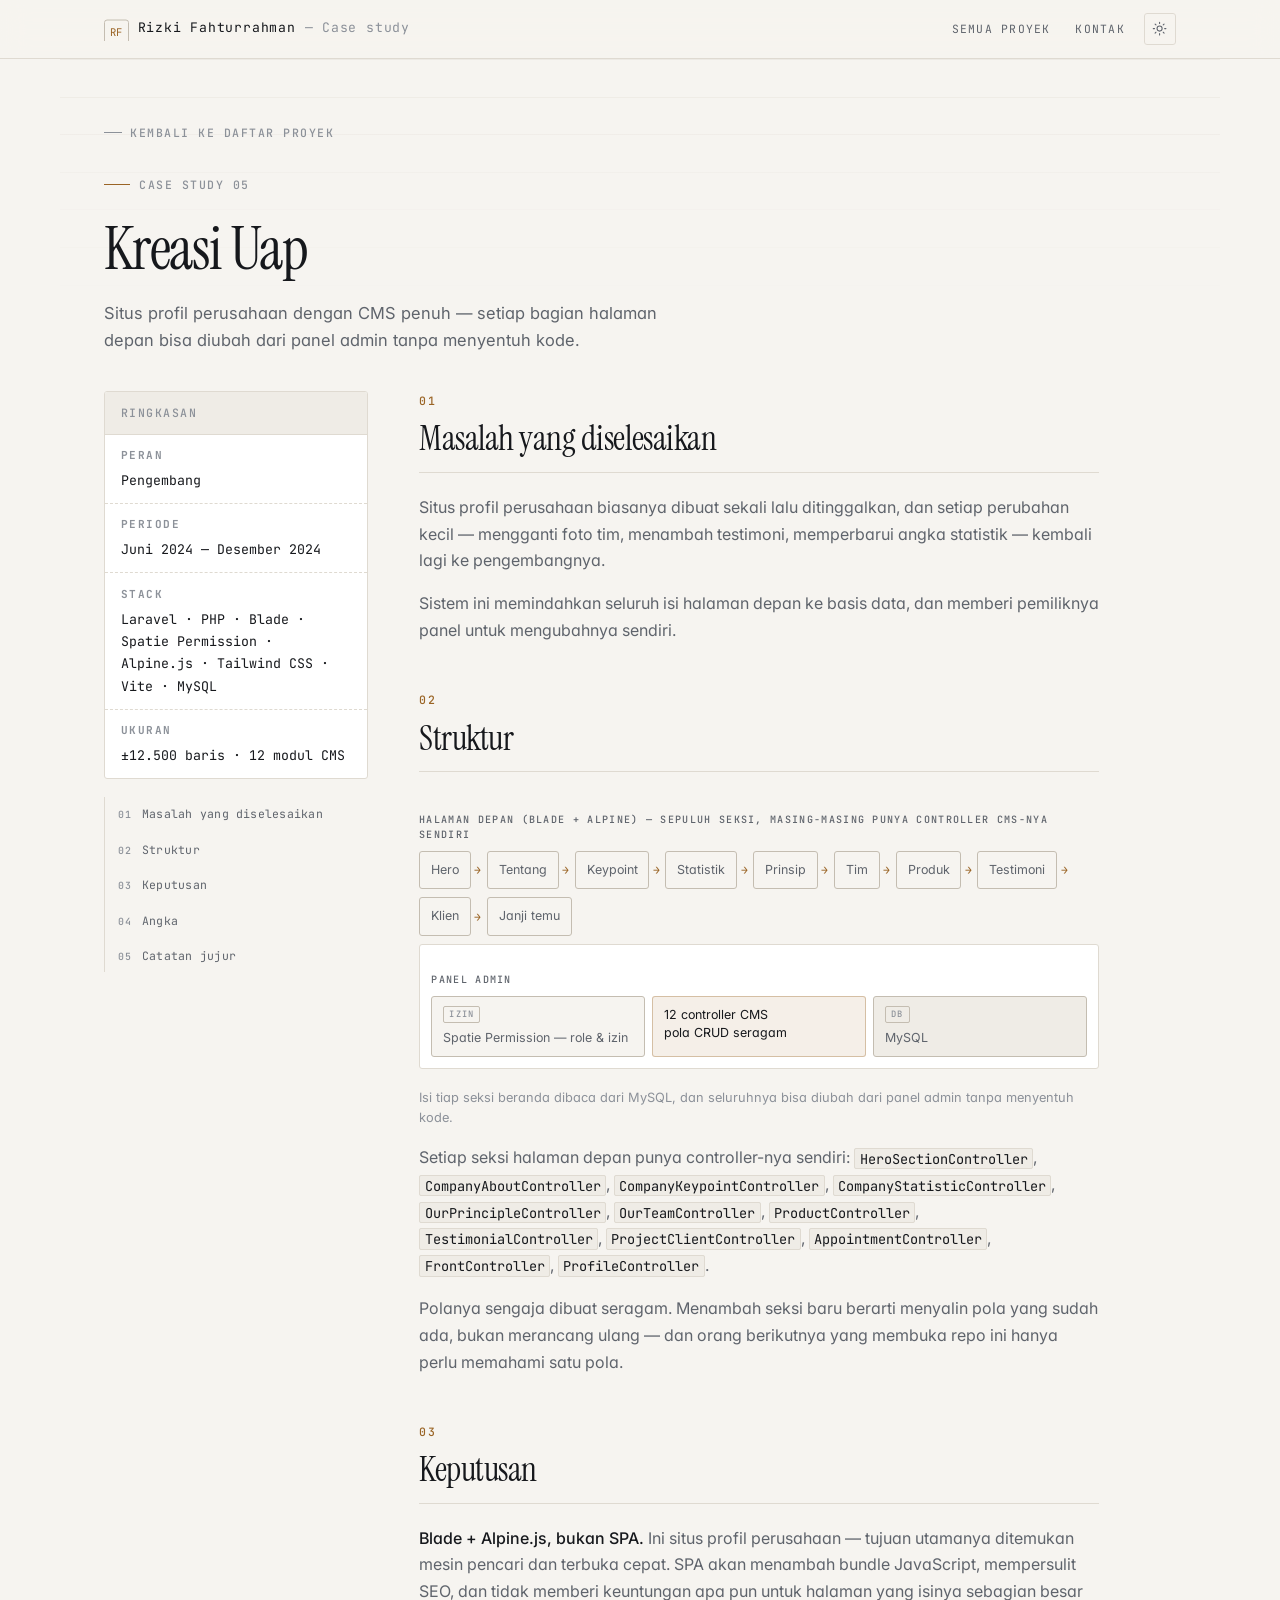
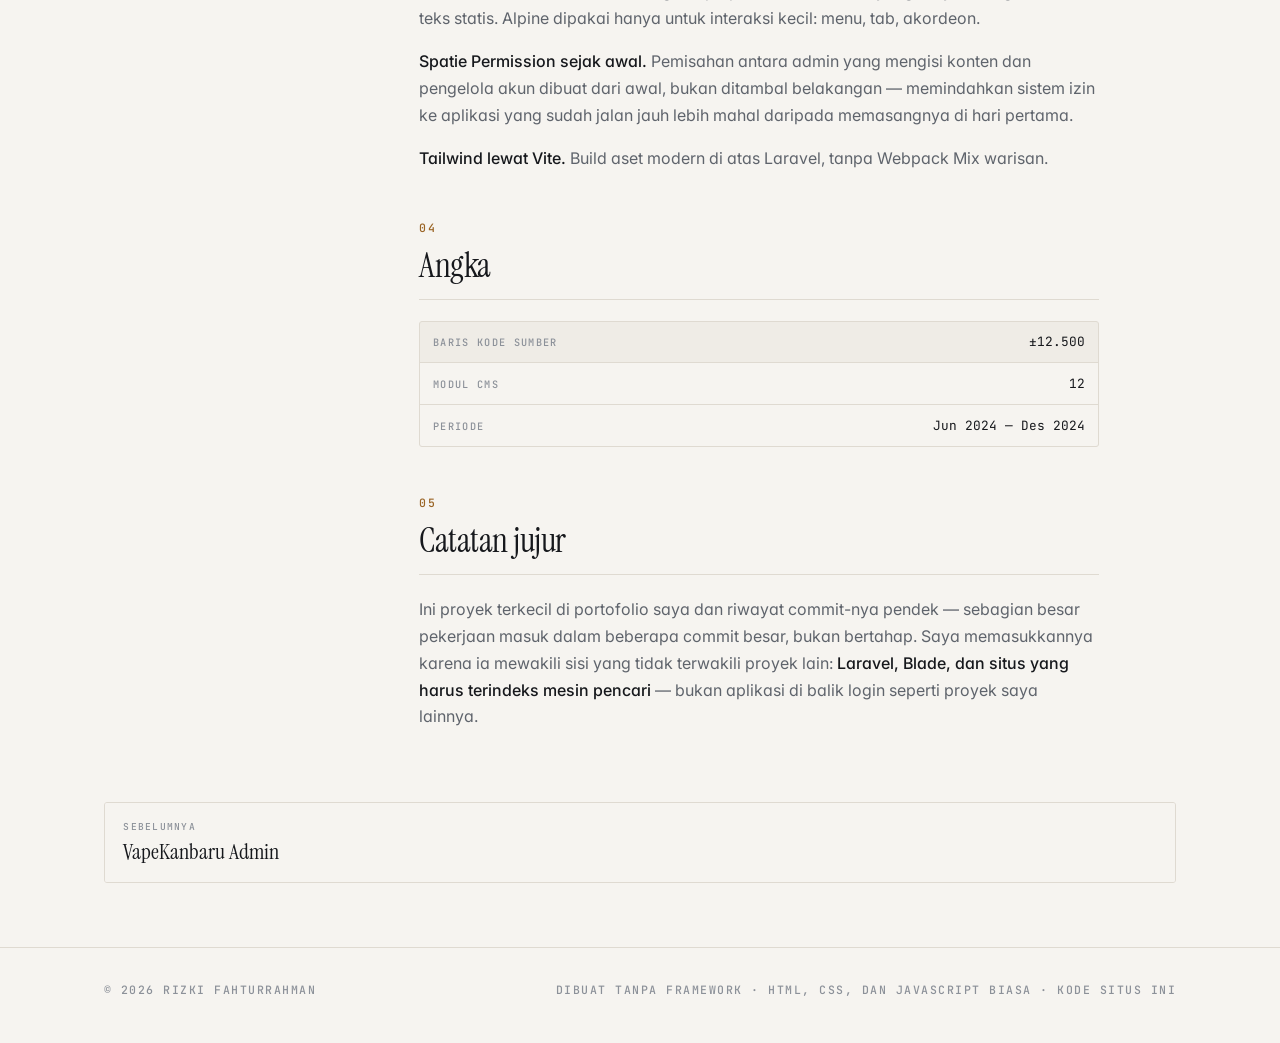
==== commit b8a85451: "Sawit Tracking: galeri 19 tangkapan layar, nominal dikaburkan Tangkapan layar dari build produksi gp" ====
--- a/case-studies/kreasi-uap.html
+++ b/case-studies/kreasi-uap.html
@@ -148,7 +148,6 @@
 <section id="bagian-5" class="cs__section">
 <header class="cs__section-head"><span class="mono section__index">05</span><h2>Catatan jujur</h2></header>
 <p>Ini proyek terkecil di portofolio saya dan riwayat commit-nya pendek — sebagian besar pekerjaan masuk dalam beberapa commit besar, bukan bertahap. Saya memasukkannya karena ia mewakili sisi yang tidak terwakili proyek lain: <strong>Laravel, Blade, dan situs yang harus terindeks mesin pencari</strong> — bukan aplikasi di balik login seperti proyek saya lainnya.</p>
-<p>← <a href="README.md">Kembali ke daftar case study</a></p>
 </section>
     </div>
   </div>
--- a/assets/css/style.css
+++ b/assets/css/style.css
@@ -1390,8 +1390,173 @@
   .cs__body { grid-template-columns: 1fr; }
 }
 
-/* --------------------------------------------------------------------------
-   18. Cetak
+/* ---- Galeri tangkapan layar --------------------------------------------- */
+/* Diletakkan di luar .prose supaya tidak terkurung lebar baca 68 karakter —
+   tangkapan layar tabel padat butuh ruang lebih dari itu. */
+.cs__shots { padding-block: clamp(0.5rem, 2vw, 1.5rem) clamp(2rem, 5vw, 3.5rem); }
+.cs__shots .cs__section-head { margin-bottom: 1.15rem; }
+.cs__shots-note { max-width: 64ch; color: var(--fg-muted); margin: 0; }
+
+.shots {
+  display: grid;
+  grid-template-columns: repeat(auto-fill, minmax(18rem, 1fr));
+  gap: 1.1rem;
+  margin-top: 1.5rem;
+  align-items: start;
+}
+.shot { margin: 0; display: grid; gap: 0.55rem; }
+.shot a {
+  display: block;
+  border: 1px solid var(--line);
+  border-radius: var(--radius);
+  overflow: hidden;
+  background: var(--bg-elev);
+  transition: border-color 0.22s var(--ease), transform 0.22s var(--ease);
+}
+.shot a:hover,
+.shot a:focus-visible { border-color: var(--accent-line); transform: translateY(-2px); }
+/* Rasio thumbnail diseragamkan: tanpa ini, tangkapan layar penuh yang jangkung
+   membuat barisnya ragged dan menyisakan lubang besar di grid. Dipotong dari
+   atas, karena bagian atas layar yang membawa judul dan baris pertama. */
+.shot a { aspect-ratio: 16 / 10; }
+.shot img {
+  display: block;
+  width: 100%;
+  height: 100%;
+  object-fit: cover;
+  object-position: top center;
+}
+.shot figcaption { font-size: 0.75rem; line-height: 1.5; color: var(--fg-faint); }
+.shot figcaption b {
+  display: block;
+  margin-bottom: 0.15rem;
+  color: var(--fg);
+  font-weight: 500;
+  font-size: 0.8rem;
+}
+
+/* --------------------------------------------------------------------------
+   18. Gulir satu layar — hanya di beranda
+
+   Tiap bagian berhenti pas di bawah header. Halaman case study sengaja
+   dikecualikan: itu bacaan panjang, dan berhenti paksa tiap layar justru
+   menyiksa di sana.
+
+   Dipakai `proximity`, bukan `mandatory`. Baris proyek isinya padat — judul,
+   empat butir, chip, dan kartu statistik — dan di layar pendek isinya lebih
+   tinggi daripada satu layar. Dengan `mandatory`, bagian yang meluber jadi
+   sulit dibaca karena gulirannya selalu ditarik balik ke titik berhenti.
+   `proximity` tetap memberi kesan satu layar per bagian, tapi melepaskan
+   pegangan begitu pembaca benar-benar perlu menggulir isi yang panjang.
+
+   Semua tinggi memakai min-height, tidak pernah height. Dengan height tetap,
+   isi yang lebih tinggi akan meluber ke atas viewport dan tidak bisa dicapai
+   sama sekali — teks yang hilang diam-diam.
+   -------------------------------------------------------------------------- */
+
+.beranda {
+  scroll-snap-type: y proximity;
+  /* Berhenti tepat di bawah header setinggi 3,6rem. */
+  scroll-padding-top: 3.6rem;
+}
+
+.beranda .hero,
+.beranda .section:not(#proyek),
+.beranda .project,
+.beranda #proyek > .wrap > .section__head {
+  scroll-snap-align: start;
+}
+
+.beranda .hero,
+.beranda .section:not(#proyek),
+.beranda .project {
+  min-height: calc(100vh - 3.6rem);
+  min-height: calc(100svh - 3.6rem);
+  display: grid;
+  align-content: center;
+  /* Padding besar bawaan ada untuk memberi jarak antar bagian saat halaman
+     menggulir biasa. Di sini perataan tengah sudah melakukannya, dan padding
+     itu justru yang membuat hero, fokus, dan kontribusi meluber di layar
+     laptop pendek. Yang tersisa hanya jarak aman. */
+  padding-block: 1.5rem;
+}
+
+/* Seksi proyek memuat banyak titik berhenti sekaligus — kepala seksinya satu
+   layar, lalu tiap proyek satu layar. Jadi seksinya sendiri tidak diberi
+   tinggi minimum, dan paddingnya dilepas supaya tidak ada celah kosong. */
+.beranda #proyek { padding-block: 0; }
+.beranda #proyek > .wrap > .section__head {
+  min-height: calc(100vh - 3.6rem);
+  min-height: calc(100svh - 3.6rem);
+  align-content: center;
+  margin-bottom: 0;
+  padding-bottom: 0;
+}
+.beranda #proyek .section__head::after { display: none; }
+
+.beranda .project { padding-block: 1.5rem; }
+
+/* Petunjuk gulir di kaki hero */
+.hero__cue {
+  position: absolute;
+  left: 50%;
+  bottom: 1.5rem;
+  transform: translateX(-50%);
+  display: grid;
+  justify-items: center;
+  gap: 0.55rem;
+  margin: 0;
+  color: var(--fg-faint);
+  font-size: 0.58rem;
+  pointer-events: none;
+}
+.hero__cue::after {
+  content: "";
+  width: 1px;
+  height: 1.9rem;
+  background: linear-gradient(to bottom, var(--accent), transparent);
+}
+.js .hero__cue::after { animation: gulir 2.6s var(--ease) 1.8s infinite; }
+
+@keyframes gulir {
+  0%        { transform: scaleY(0); transform-origin: top; }
+  55%       { transform: scaleY(1); transform-origin: top; }
+  56%, 100% { transform: scaleY(0); transform-origin: bottom; }
+}
+
+/* Dua keadaan yang membuat satu-layar-per-bagian mustahil, dan di keduanya
+   halaman kembali menggulir biasa:
+
+   Layar sempit — kolom proyek menumpuk jadi satu, sehingga tiap bagian
+   berkisar 800–1300px sementara layarnya ±790px. Titik berhenti tiap ±800px
+   di atas isi setinggi 1300px berarti berhenti di tengah kalimat.
+
+   Layar pendek — nyaris tidak ada bagian yang muat sama sekali. */
+@media (max-width: 900px), (max-height: 640px) {
+  .beranda { scroll-snap-type: none; scroll-padding-top: 5.5rem; }
+  .beranda .hero,
+  .beranda .section:not(#proyek),
+  .beranda .project,
+  .beranda #proyek > .wrap > .section__head { min-height: 0; }
+  .beranda .hero { padding-block: clamp(3.5rem, 9vw, 7rem) clamp(2.5rem, 6vw, 4.5rem); }
+  .beranda .section:not(#proyek) { padding-block: clamp(3.5rem, 8vw, 6.5rem); }
+  .beranda .section--tight { padding-block: clamp(2.5rem, 5vw, 4rem); }
+  .beranda .project { padding-block: clamp(2rem, 4vw, 3rem); }
+  .beranda #proyek { padding-block: clamp(3.5rem, 8vw, 6.5rem); }
+  .beranda #proyek > .wrap > .section__head { margin-bottom: 2.4rem; padding-bottom: 1.6rem; }
+  .beranda #proyek .section__head::after { display: block; }
+  .hero__cue { display: none; }
+}
+
+/* Berhenti paksa saat menggulir bisa memusingkan. Yang minta minim gerak
+   mendapat halaman yang menggulir sepenuhnya bebas. */
+@media (prefers-reduced-motion: reduce) {
+  .beranda { scroll-snap-type: none; }
+  .js .hero__cue::after { animation: none; }
+}
+
+/* --------------------------------------------------------------------------
+   19. Cetak
    -------------------------------------------------------------------------- */
 @media print {
   .site-head, .theme-toggle, .hero__actions, .project__links, .site-foot { display: none !important; }
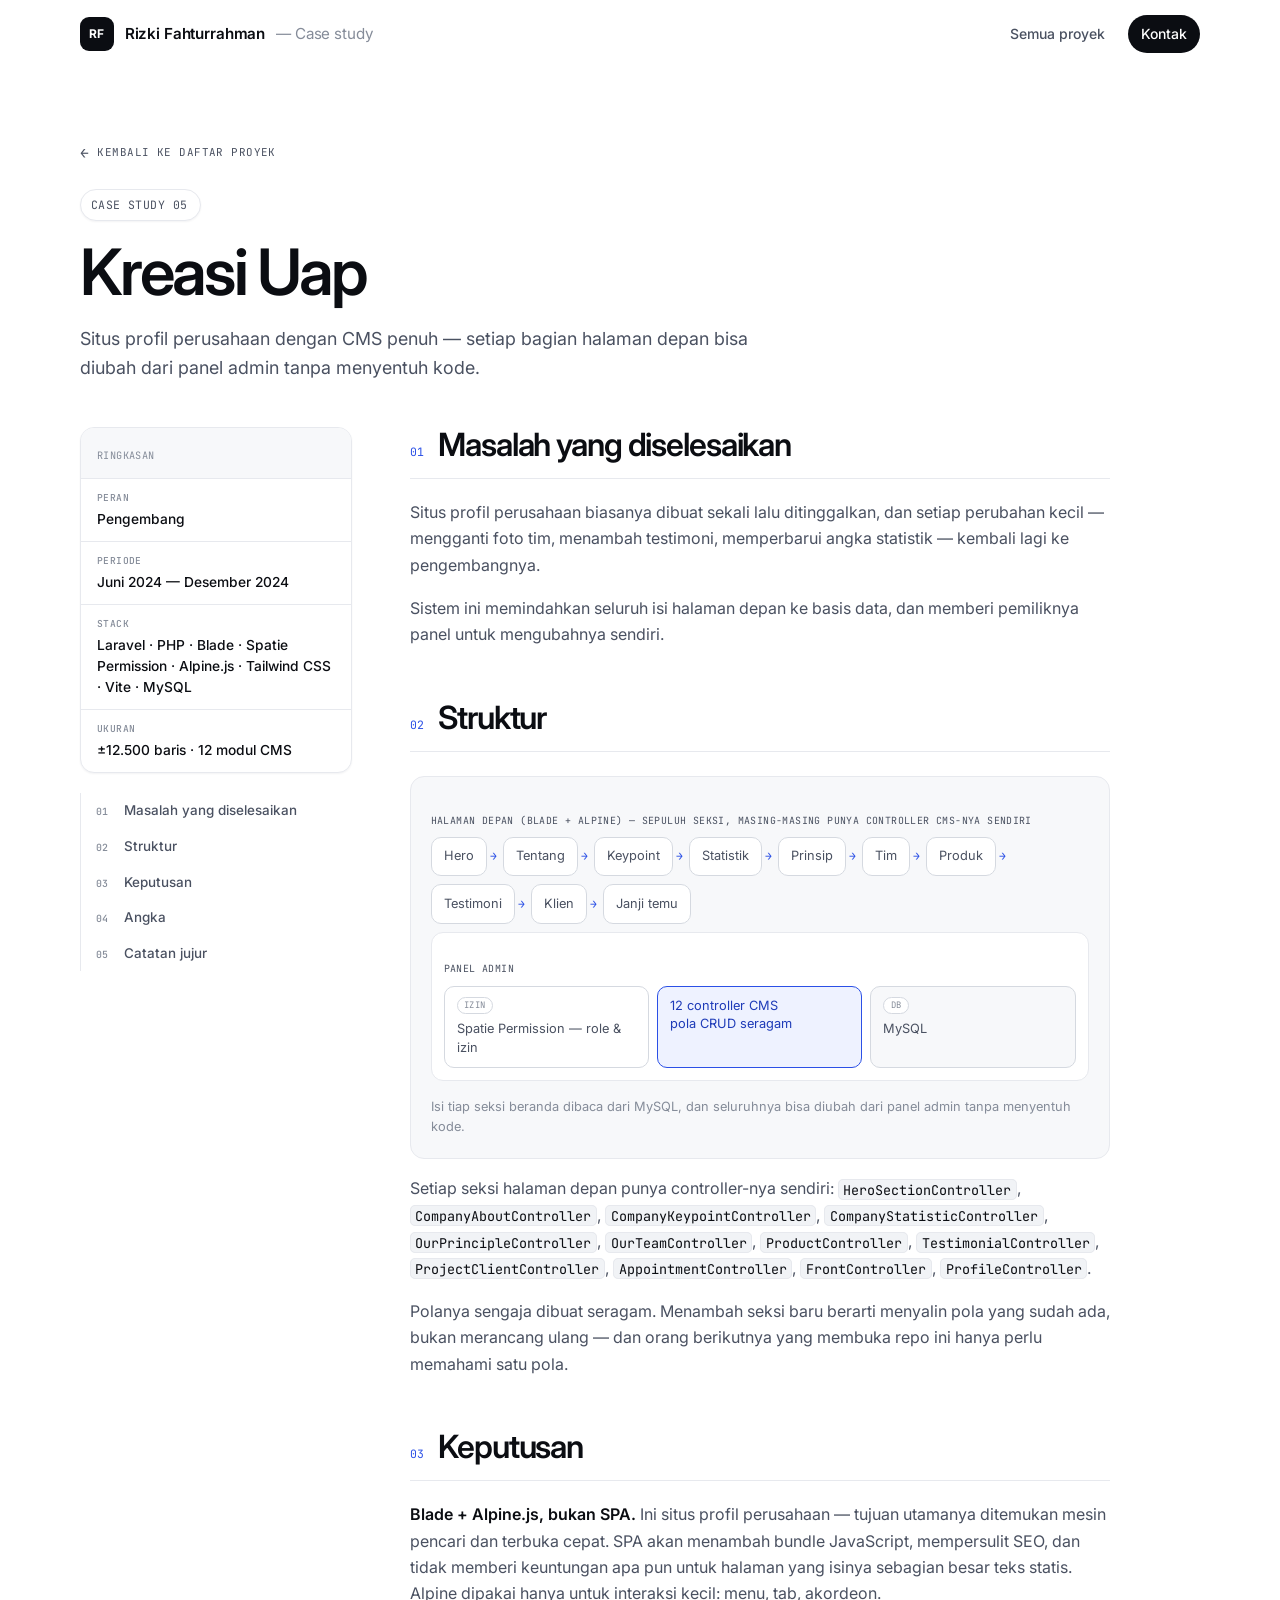
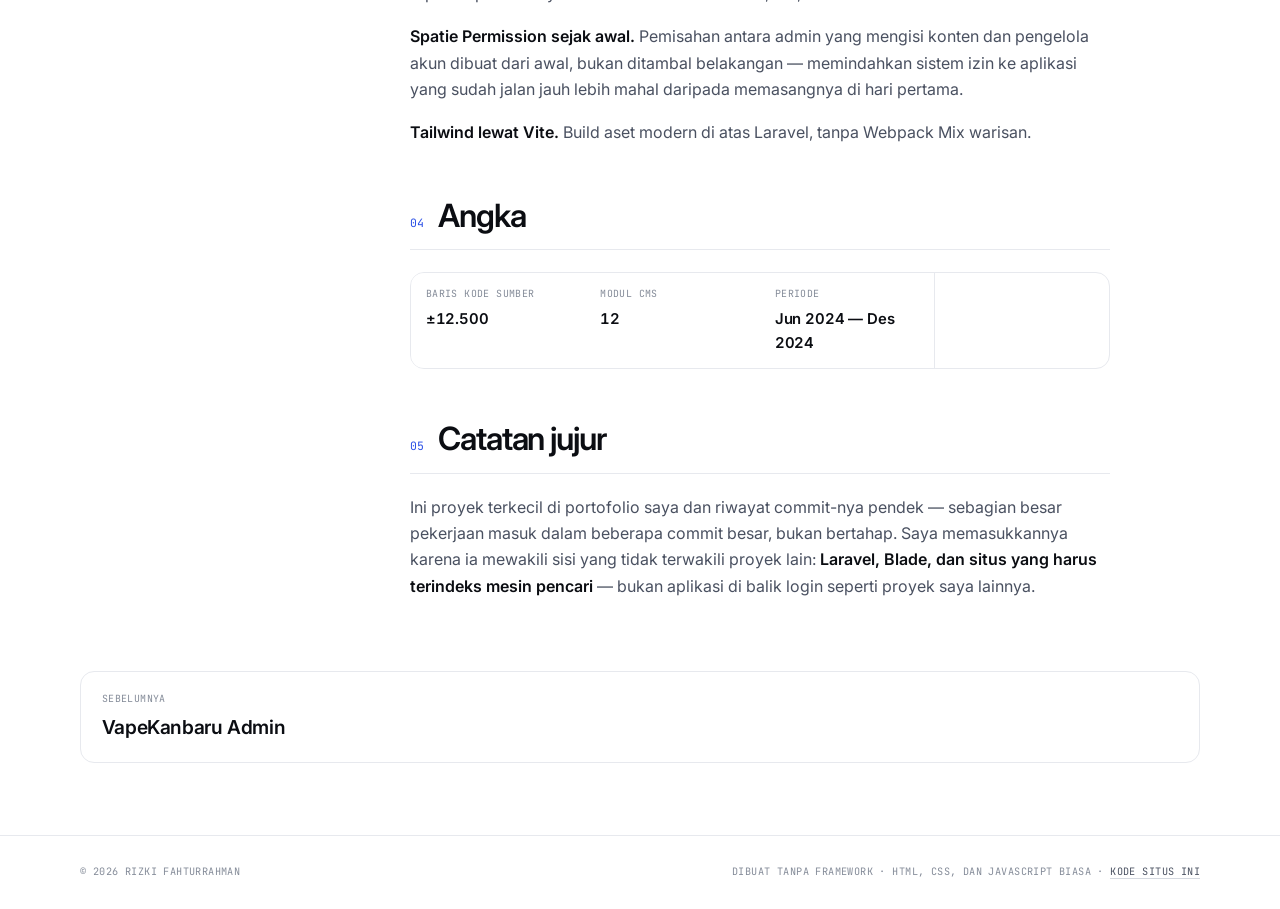
==== commit 5bd554f3: "Refactor HTML structure and styles across case studies and main index page - Updated theme color met" ====
--- a/case-studies/kreasi-uap.html
+++ b/case-studies/kreasi-uap.html
@@ -7,8 +7,7 @@
 <title>Kreasi Uap — Case study · Rizki Fahturrahman</title>
 <meta name="description" content="Situs profil perusahaan dengan CMS penuh — setiap bagian halaman depan bisa diubah dari panel admin tanpa menyentuh kode.">
 <meta name="author" content="Rizki Fahturrahman">
-<meta name="theme-color" content="#0B0C0E" media="(prefers-color-scheme: dark)">
-<meta name="theme-color" content="#F6F4F0" media="(prefers-color-scheme: light)">
+<meta name="theme-color" content="#FFFFFF">
 
 <meta property="og:type" content="article">
 <meta property="og:title" content="Kreasi Uap — Case study">
@@ -18,23 +17,14 @@
 <meta name="twitter:card" content="summary_large_image">
 
 <link rel="canonical" href="https://rizkifahtur.github.io/portfolio/case-studies/kreasi-uap.html">
-<link rel="icon" href="data:image/svg+xml,%3Csvg xmlns='http://www.w3.org/2000/svg' viewBox='0 0 32 32'%3E%3Crect width='32' height='32' rx='5' fill='%230B0C0E'/%3E%3Ctext x='16' y='22' font-family='Georgia,serif' font-size='16' fill='%23D9A05B' text-anchor='middle'%3ER%3C/text%3E%3C/svg%3E">
+<link rel="icon" href="data:image/svg+xml,%3Csvg xmlns='http://www.w3.org/2000/svg' viewBox='0 0 32 32'%3E%3Crect width='32' height='32' rx='5' fill='%230B0D12'/%3E%3Ctext x='16' y='21' font-family='Arial,sans-serif' font-weight='700' font-size='12' fill='%23FFFFFF' text-anchor='middle'%3ER%3C/text%3E%3C/svg%3E">
 
 <link rel="preconnect" href="https://fonts.googleapis.com">
 <link rel="preconnect" href="https://fonts.gstatic.com" crossorigin>
-<link href="https://fonts.googleapis.com/css2?family=Instrument+Serif:ital@0;1&family=Inter:wght@400;500&family=JetBrains+Mono:wght@400;500&display=swap" rel="stylesheet">
+<link href="https://fonts.googleapis.com/css2?family=Instrument+Serif:ital@0;1&family=Inter:wght@400;500;600;700&family=JetBrains+Mono:wght@400;500&display=swap" rel="stylesheet">
 <link rel="stylesheet" href="../assets/css/style.css">
 
-<!-- Set tema sebelum paint pertama supaya tidak ada kedipan putih. -->
-<script>
-(function () {
-  document.documentElement.classList.add('js');
-  try {
-    var t = localStorage.getItem('tema');
-    if (t === 'light' || t === 'dark') document.documentElement.setAttribute('data-theme', t);
-  } catch (e) { /* storage diblokir — pakai preferensi sistem */ }
-})();
-</script>
+<script>document.documentElement.classList.add('js');</script>
 </head>
 
 <body>
@@ -50,19 +40,7 @@
 
     <nav class="nav" aria-label="Navigasi utama">
       <a href="../index.html#proyek">Semua proyek</a>
-      <a href="../index.html#kontak">Kontak</a>
-      <button class="theme-toggle" type="button" id="theme-toggle"
-              aria-label="Ganti tema terang / gelap" title="Ganti tema">
-        <svg class="i-moon" viewBox="0 0 24 24" fill="none" stroke="currentColor" stroke-width="1.7"
-             stroke-linecap="round" stroke-linejoin="round" aria-hidden="true">
-          <path d="M21 12.8A9 9 0 1 1 11.2 3a7 7 0 0 0 9.8 9.8z"/>
-        </svg>
-        <svg class="i-sun" viewBox="0 0 24 24" fill="none" stroke="currentColor" stroke-width="1.7"
-             stroke-linecap="round" stroke-linejoin="round" aria-hidden="true">
-          <circle cx="12" cy="12" r="4"/>
-          <path d="M12 2v2M12 20v2M4.9 4.9l1.4 1.4M17.7 17.7l1.4 1.4M2 12h2M20 12h2M4.9 19.1l1.4-1.4M17.7 6.3l1.4-1.4"/>
-        </svg>
-      </button>
+      <a class="nav__cta" href="../index.html#kontak">Kontak</a>
     </nav>
   </div>
 </header>
--- a/assets/css/style.css
+++ b/assets/css/style.css
@@ -1,96 +1,59 @@
 /* ==========================================================================
    Portofolio — Rizki Fahturrahman
-   Arah desain: "Buku Besar" — garis rambut, angka tabular, serif editorial.
-   Tanpa framework, tanpa build step. Satu berkas, satu sumber kebenaran.
+   Arah desain: "Kertas putih" — latar putih bersih, tinta hitam pekat,
+   satu warna aksen biru, garis rambut tipis, dan tangkapan layar produk
+   sebagai bukti utama. Tanpa framework, tanpa build step.
    ========================================================================== */
 
 /* --------------------------------------------------------------------------
-   1. Token warna
-   Gelap = default. Terang aktif lewat preferensi sistem ATAU tombol tema.
+   1. Token
    -------------------------------------------------------------------------- */
 :root {
-  --bg:          #0B0C0E;
-  --bg-elev:     #101216;
-  --bg-inset:    #14171C;
-  --line:        #22252C;
-  --line-strong: #343943;
-  --fg:          #E9E6E0;
-  --fg-muted:    #969CA6;
-  --fg-faint:    #666B74;
-  --accent:      #D9A05B;
-  --accent-soft: rgba(217, 160, 91, 0.13);
-  --accent-line: rgba(217, 160, 91, 0.38);
-  --on-accent:   #0B0C0E;
-  --selection:   rgba(217, 160, 91, 0.28);
-
-  --font-display: "Instrument Serif", Georgia, "Times New Roman", serif;
+  color-scheme: light;
+
+  --bg:          #FFFFFF;
+  --bg-soft:     #F7F8FA;
+  --bg-sunk:     #F1F3F6;
+  --line:        #E7E9EE;
+  --line-strong: #D5D9E0;
+  --fg:          #0B0D12;
+  --fg-muted:    #4A5161;
+  --fg-faint:    #858C99;
+  --accent:      #2B50E6;
+  --accent-ink:  #1E3BB8;
+  --accent-soft: #EEF2FF;
+  --accent-line: #C7D2FE;
+  --ok:          #12A150;
+  --selection:   rgba(43, 80, 230, 0.16);
+
   --font-sans: "Inter", -apple-system, BlinkMacSystemFont, "Segoe UI", Roboto, sans-serif;
+  --font-serif: "Instrument Serif", Georgia, "Times New Roman", serif;
   --font-mono: "JetBrains Mono", ui-monospace, SFMono-Regular, Menlo, Consolas, monospace;
 
-  --wrap: 1160px;
-  --pad: clamp(1.15rem, 4vw, 2.75rem);
-  --radius: 3px;
+  --wrap: 1200px;
+  --pad: clamp(1rem, 4vw, 2.5rem);
+  --r-sm: 8px;
+  --r: 14px;
+  --r-lg: 22px;
+  --shadow-sm: 0 1px 2px rgba(16, 24, 40, 0.05);
+  --shadow: 0 1px 2px rgba(16, 24, 40, 0.04), 0 8px 24px -6px rgba(16, 24, 40, 0.08);
+  --shadow-lg: 0 2px 4px rgba(16, 24, 40, 0.04), 0 24px 60px -12px rgba(16, 24, 40, 0.18);
   --ease: cubic-bezier(0.22, 0.61, 0.36, 1);
-  /* Lengkung "posting": berangkat tegas, mendarat pelan — seperti angka yang
-     dijatuhkan ke barisnya dan berhenti pas. Dipakai seluruh sistem gerak. */
-  --ease-post: cubic-bezier(0.16, 0.84, 0.44, 1);
-}
-
-:root[data-theme="light"] {
-  --bg:          #F6F4F0;
-  --bg-elev:     #FFFFFF;
-  --bg-inset:    #EFECE6;
-  --line:        #DFDAD1;
-  --line-strong: #C4BDB1;
-  --fg:          #16181C;
-  --fg-muted:    #5F646C;
-  --fg-faint:    #8C9199;
-  --accent:      #9A6425;
-  --accent-soft: rgba(154, 100, 37, 0.10);
-  --accent-line: rgba(154, 100, 37, 0.35);
-  --on-accent:   #FFFFFF;
-  --selection:   rgba(154, 100, 37, 0.20);
-}
-
-@media (prefers-color-scheme: light) {
-  :root:not([data-theme="dark"]) {
-    --bg:          #F6F4F0;
-    --bg-elev:     #FFFFFF;
-    --bg-inset:    #EFECE6;
-    --line:        #DFDAD1;
-    --line-strong: #C4BDB1;
-    --fg:          #16181C;
-    --fg-muted:    #5F646C;
-    --fg-faint:    #8C9199;
-    --accent:      #9A6425;
-    --accent-soft: rgba(154, 100, 37, 0.10);
-    --accent-line: rgba(154, 100, 37, 0.35);
-    --on-accent:   #FFFFFF;
-    --selection:   rgba(154, 100, 37, 0.20);
-  }
-}
-
-/* --------------------------------------------------------------------------
-   2. Reset & dasar
+  --ease-out: cubic-bezier(0.16, 0.84, 0.44, 1);
+}
+
+/* --------------------------------------------------------------------------
+   2. Dasar
    -------------------------------------------------------------------------- */
 *, *::before, *::after { box-sizing: border-box; }
 
 html {
   -webkit-text-size-adjust: 100%;
+  text-size-adjust: 100%;
   scroll-behavior: smooth;
-  scroll-padding-top: 5.5rem;
-}
-
-@media (prefers-reduced-motion: reduce) {
-  html { scroll-behavior: auto; }
-  *, *::before, *::after {
-    animation-duration: 0.01ms !important;
-    animation-iteration-count: 1 !important;
-    transition-duration: 0.01ms !important;
-  }
-}
-
-html { overflow-x: hidden; }
+  scroll-padding-top: 5rem;
+}
+@media (prefers-reduced-motion: reduce) { html { scroll-behavior: auto; } }
 
 body {
   margin: 0;
@@ -98,49 +61,28 @@
   color: var(--fg);
   font-family: var(--font-sans);
   font-size: 1rem;
-  line-height: 1.68;
-  font-feature-settings: "kern" 1, "liga" 1, "cv11" 1;
+  line-height: 1.65;
   -webkit-font-smoothing: antialiased;
   -moz-osx-font-smoothing: grayscale;
+  text-rendering: optimizeLegibility;
   overflow-x: hidden;
 }
 
 ::selection { background: var(--selection); }
 
-img, svg { max-width: 100%; height: auto; display: block; }
-
+h1, h2, h3, h4, p, figure, blockquote { margin: 0; }
+ul { margin: 0; padding: 0; list-style: none; }
+img { max-width: 100%; display: block; }
 a { color: inherit; text-decoration: none; }
-
-h1, h2, h3, h4 { margin: 0; font-weight: 400; }
-
-p { margin: 0; }
-
-ul { margin: 0; padding: 0; list-style: none; }
+button { font: inherit; color: inherit; cursor: pointer; }
+code { font-family: var(--font-mono); font-size: 0.86em; }
+strong { font-weight: 600; }
 
 :focus-visible {
   outline: 2px solid var(--accent);
   outline-offset: 3px;
-  border-radius: 2px;
-}
-
-/* --------------------------------------------------------------------------
-   3. Primitif tipografi
-   -------------------------------------------------------------------------- */
-.mono {
-  font-family: var(--font-mono);
-  font-size: 0.72rem;
-  letter-spacing: 0.13em;
-  text-transform: uppercase;
-  font-weight: 500;
-}
-
-.serif { font-family: var(--font-display); font-weight: 400; }
-
-.muted  { color: var(--fg-muted); }
-.faint  { color: var(--fg-faint); }
-.accent { color: var(--accent); }
-
-.tnum { font-variant-numeric: tabular-nums; }
+  border-radius: 4px;
+}
 
 .wrap {
   width: 100%;
@@ -149,35 +91,53 @@
   padding-inline: var(--pad);
 }
 
-.rule { height: 1px; background: var(--line); border: 0; margin: 0; }
-
-/* --------------------------------------------------------------------------
-   4. Skip link
-   -------------------------------------------------------------------------- */
+.mono {
+  font-family: var(--font-mono);
+  font-size: 0.72rem;
+  letter-spacing: 0.04em;
+  text-transform: uppercase;
+}
+.tnum { font-variant-numeric: tabular-nums; }
+.accent { color: var(--accent); }
+
 .skip {
   position: absolute;
-  left: -9999px;
-  top: 0;
+  left: 1rem; top: -4rem;
   z-index: 100;
-  background: var(--accent);
-  color: var(--on-accent);
-  padding: 0.7rem 1.1rem;
-  font-family: var(--font-mono);
-  font-size: 0.75rem;
-}
-.skip:focus { left: 0.75rem; top: 0.75rem; }
-
-/* --------------------------------------------------------------------------
-   5. Header
+  background: var(--fg);
+  color: #fff;
+  padding: 0.6rem 1rem;
+  border-radius: var(--r-sm);
+  font-size: 0.875rem;
+  transition: top 0.2s var(--ease);
+}
+.skip:focus { top: 1rem; }
+
+/* --------------------------------------------------------------------------
+   3. Header
    -------------------------------------------------------------------------- */
 .site-head {
   position: sticky;
   top: 0;
   z-index: 50;
-  background: color-mix(in srgb, var(--bg) 88%, transparent);
-  -webkit-backdrop-filter: saturate(160%) blur(14px);
-  backdrop-filter: saturate(160%) blur(14px);
-  border-bottom: 1px solid var(--line);
+  background: rgba(255, 255, 255, 0.82);
+  -webkit-backdrop-filter: saturate(1.6) blur(14px);
+  backdrop-filter: saturate(1.6) blur(14px);
+  border-bottom: 1px solid transparent;
+  transition: border-color 0.25s var(--ease), box-shadow 0.25s var(--ease);
+}
+.site-head.is-scrolled { border-bottom-color: var(--line); }
+
+/* Garis progres baca di tepi bawah header. */
+.site-head::after {
+  content: "";
+  position: absolute;
+  left: 0; bottom: -1px;
+  height: 2px;
+  width: 100%;
+  background: var(--accent);
+  transform-origin: left;
+  transform: scaleX(var(--progress, 0));
 }
 
 .site-head__inner {
@@ -185,1099 +145,934 @@
   align-items: center;
   justify-content: space-between;
   gap: 1rem;
-  height: 3.6rem;
+  height: 4.25rem;
 }
 
 .brand {
   display: inline-flex;
-  align-items: baseline;
+  align-items: center;
+  gap: 0.7rem;
+  font-weight: 600;
+  font-size: 0.95rem;
+  letter-spacing: -0.01em;
+  white-space: nowrap;
+}
+.brand__mark {
+  display: grid;
+  place-items: center;
+  width: 2.1rem; height: 2.1rem;
+  border-radius: 9px;
+  background: var(--fg);
+  color: #fff;
+  font-size: 0.75rem;
+  font-weight: 700;
+  letter-spacing: 0.02em;
+}
+.brand__role { color: var(--fg-faint); font-weight: 400; }
+@media (max-width: 720px) { .brand__role { display: none; } }
+
+.nav { display: flex; align-items: center; gap: 0.25rem; }
+.nav a {
+  position: relative;
+  padding: 0.45rem 0.8rem;
+  border-radius: 999px;
+  font-size: 0.875rem;
+  font-weight: 500;
+  color: var(--fg-muted);
+  transition: color 0.18s var(--ease), background 0.18s var(--ease);
+}
+.nav a:hover { color: var(--fg); background: var(--bg-sunk); }
+.nav a[aria-current="true"] { color: var(--fg); background: var(--bg-sunk); }
+.nav .nav__cta {
+  margin-left: 0.4rem;
+  background: var(--fg);
+  color: #fff;
+}
+.nav .nav__cta:hover { background: #262a33; color: #fff; }
+@media (max-width: 760px) { .nav [data-optional] { display: none; } }
+@media (max-width: 420px) { .nav a { padding-inline: 0.6rem; } }
+
+/* --------------------------------------------------------------------------
+   4. Tombol & elemen kecil
+   -------------------------------------------------------------------------- */
+.btn {
+  display: inline-flex;
+  align-items: center;
+  gap: 0.5rem;
+  height: 2.9rem;
+  padding: 0 1.25rem;
+  border-radius: 999px;
+  border: 1px solid var(--line-strong);
+  background: var(--bg);
+  font-size: 0.92rem;
+  font-weight: 500;
+  box-shadow: var(--shadow-sm);
+  transition: transform 0.18s var(--ease), border-color 0.18s var(--ease), background 0.18s var(--ease), box-shadow 0.18s var(--ease);
+}
+.btn svg { width: 1.05rem; height: 1.05rem; flex: none; }
+.btn:hover { border-color: var(--fg-faint); transform: translateY(-1px); box-shadow: var(--shadow); }
+.btn--primary { background: var(--fg); border-color: var(--fg); color: #fff; }
+.btn--primary:hover { background: #262a33; border-color: #262a33; }
+
+.eyeline {
+  display: inline-flex;
+  align-items: center;
   gap: 0.55rem;
+  padding: 0.35rem 0.8rem 0.35rem 0.6rem;
+  border: 1px solid var(--line);
+  border-radius: 999px;
+  background: var(--bg);
+  color: var(--fg-muted);
+  box-shadow: var(--shadow-sm);
+}
+.eyeline .dot {
+  width: 0.5rem; height: 0.5rem;
+  border-radius: 50%;
+  background: var(--ok);
+  box-shadow: 0 0 0 3px rgba(18, 161, 80, 0.15);
+}
+
+.chips { display: flex; flex-wrap: wrap; gap: 0.4rem; }
+.chip {
   font-family: var(--font-mono);
-  font-size: 0.82rem;
-  letter-spacing: 0.06em;
-  white-space: nowrap;
-  /* Brand-lah yang mengalah saat sempit. Tanpa min-width:0 sebuah flex item
-     menolak menyusut di bawah lebar isinya, dan yang terdorong keluar layar
-     justru navigasi — termasuk tombol tema yang lalu tak bisa disentuh. */
-  min-width: 0;
+  font-size: 0.7rem;
+  padding: 0.22rem 0.6rem;
+  border-radius: 999px;
+  background: var(--bg-sunk);
+  color: var(--fg-muted);
+  border: 1px solid var(--line);
+}
+
+.badge {
+  display: inline-flex;
+  align-items: center;
+  font-size: 0.75rem;
+  font-weight: 500;
+  padding: 0.22rem 0.65rem;
+  border-radius: 999px;
+  background: var(--bg-sunk);
+  color: var(--fg-muted);
+  border: 1px solid var(--line);
+}
+.badge--lead { background: var(--accent-soft); color: var(--accent-ink); border-color: var(--accent-line); }
+
+.tlink {
+  display: inline-flex;
+  align-items: center;
+  gap: 0.4rem;
+  font-weight: 500;
+  font-size: 0.9rem;
+  color: var(--accent);
+}
+.tlink::after { content: "→"; transition: transform 0.18s var(--ease); }
+.tlink:hover::after { transform: translateX(3px); }
+
+/* --------------------------------------------------------------------------
+   5. Hero
+   -------------------------------------------------------------------------- */
+.hero {
+  position: relative;
+  padding-block: clamp(3rem, 8vw, 6rem) clamp(2.5rem, 6vw, 4.5rem);
   overflow: hidden;
 }
-.brand > span:not(.brand__mark) {
-  overflow: hidden;
-  text-overflow: ellipsis;
-}
-.brand__mark {
-  flex: none;
-  display: inline-grid;
-  place-items: center;
-  width: 1.55rem;
-  height: 1.55rem;
-  border: 1px solid var(--line-strong);
-  border-radius: var(--radius);
-  font-size: 0.66rem;
-  letter-spacing: 0.02em;
-  color: var(--accent);
-  transform: translateY(0.22rem);
-}
-.brand__role { color: var(--fg-faint); }
-
-.nav { display: flex; align-items: center; gap: 0.15rem; flex: none; }
-
-.nav a {
-  padding: 0.4rem 0.7rem;
-  font-family: var(--font-mono);
-  font-size: 0.71rem;
-  letter-spacing: 0.11em;
-  text-transform: uppercase;
-  color: var(--fg-muted);
-  border-radius: var(--radius);
-  transition: color 0.18s var(--ease), background 0.18s var(--ease);
-}
-.nav a:hover { color: var(--fg); background: var(--bg-inset); }
-.nav a[aria-current="true"] { color: var(--accent); }
-
-.theme-toggle {
-  display: grid;
-  place-items: center;
-  width: 2rem;
-  height: 2rem;
-  margin-left: 0.35rem;
-  background: transparent;
-  border: 1px solid var(--line);
-  border-radius: var(--radius);
-  color: var(--fg-muted);
-  cursor: pointer;
-  transition: color 0.18s var(--ease), border-color 0.18s var(--ease);
-}
-.theme-toggle:hover { color: var(--accent); border-color: var(--accent-line); }
-.theme-toggle svg { width: 0.95rem; height: 0.95rem; }
-.theme-toggle .i-sun { display: none; }
-:root[data-theme="light"] .theme-toggle .i-sun { display: block; }
-:root[data-theme="light"] .theme-toggle .i-moon { display: none; }
-@media (prefers-color-scheme: light) {
-  :root:not([data-theme="dark"]) .theme-toggle .i-sun { display: block; }
-  :root:not([data-theme="dark"]) .theme-toggle .i-moon { display: none; }
-}
-
-/* Header dilepas bertahap supaya tidak pernah meluber ke samping. */
-@media (max-width: 980px) {
-  .brand__role { display: none; }
-}
-@media (max-width: 860px) {
-  .nav a[data-optional] { display: none; }
-}
-@media (max-width: 430px) {
-  .nav a { padding-inline: 0.5rem; }
-  .theme-toggle { margin-left: 0.2rem; }
-}
-
-/* --------------------------------------------------------------------------
-   6. Hero
-   -------------------------------------------------------------------------- */
-.hero { position: relative; padding-block: clamp(3.5rem, 9vw, 7rem) clamp(2.5rem, 6vw, 4.5rem); }
-
+/* Kisi titik halus yang memudar — memberi tekstur tanpa warna. */
 .hero::before {
   content: "";
   position: absolute;
   inset: 0;
-  /* Kertas buku besar: garis pembukuan tipis di bawah cahaya hangat. Garisnya
-     memudar ke bawah supaya tidak pernah bersaing dengan judul. */
-  background:
-    radial-gradient(58% 46% at 12% 0%, var(--accent-soft), transparent 70%),
-    repeating-linear-gradient(
-      to bottom,
-      color-mix(in srgb, var(--line) 62%, transparent) 0 1px,
-      transparent 1px 2.35rem);
-  -webkit-mask-image: linear-gradient(to bottom, #000, rgba(0, 0, 0, 0.28) 62%, transparent 94%);
-  mask-image: linear-gradient(to bottom, #000, rgba(0, 0, 0, 0.28) 62%, transparent 94%);
+  background-image: radial-gradient(var(--line-strong) 1px, transparent 1px);
+  background-size: 22px 22px;
+  -webkit-mask-image: radial-gradient(ellipse 70% 60% at 30% 20%, #000 10%, transparent 70%);
+  mask-image: radial-gradient(ellipse 70% 60% at 30% 20%, #000 10%, transparent 70%);
+  opacity: 0.55;
   pointer-events: none;
 }
-
 .hero__grid {
   position: relative;
   display: grid;
-  grid-template-columns: minmax(0, 1.55fr) minmax(0, 1fr);
-  gap: clamp(2rem, 5vw, 4.5rem);
-  align-items: start;
-}
-
-.eyeline {
+  grid-template-columns: minmax(0, 1.02fr) minmax(0, 1fr);
+  gap: clamp(2rem, 5vw, 4rem);
+  align-items: center;
+}
+.hero h1 {
+  margin-top: 1.4rem;
+  font-size: clamp(2.35rem, 5.4vw, 4.1rem);
+  line-height: 1.04;
+  letter-spacing: -0.04em;
+  font-weight: 600;
+  text-wrap: balance;
+}
+.hero h1 em {
+  font-family: var(--font-serif);
+  font-style: italic;
+  font-weight: 400;
+  letter-spacing: -0.01em;
+  color: var(--accent);
+}
+.hero__lead {
+  margin-top: 1.35rem;
+  max-width: 56ch;
+  color: var(--fg-muted);
+  font-size: clamp(1rem, 1.4vw, 1.1rem);
+}
+.hero__actions { display: flex; flex-wrap: wrap; gap: 0.65rem; margin-top: 2rem; }
+
+.hero__facts {
+  display: grid;
+  grid-template-columns: repeat(3, minmax(0, 1fr));
+  gap: 1rem;
+  margin-top: 2.5rem;
+  padding-top: 1.5rem;
+  border-top: 1px solid var(--line);
+}
+.hero__facts dt { color: var(--fg-faint); font-size: 0.65rem; }
+.hero__facts dd { margin: 0.3rem 0 0; font-size: 0.9rem; font-weight: 500; }
+@media (max-width: 520px) { .hero__facts { grid-template-columns: 1fr 1fr; } }
+
+/* Panggung tangkapan layar di kanan hero */
+.showcase { position: relative; padding: 0 0 2.5rem 1.5rem; }
+.frame {
+  position: relative;
+  border-radius: var(--r);
+  border: 1px solid var(--line);
+  background: var(--bg);
+  box-shadow: var(--shadow-lg);
+  overflow: hidden;
+}
+.frame__bar {
+  display: flex;
+  align-items: center;
+  gap: 0.4rem;
+  height: 2rem;
+  padding-inline: 0.8rem;
+  background: var(--bg-soft);
+  border-bottom: 1px solid var(--line);
+}
+.frame__bar i { width: 0.55rem; height: 0.55rem; border-radius: 50%; background: var(--line-strong); }
+.frame__url {
+  margin-left: 0.6rem;
+  flex: 1;
+  max-width: 15rem;
+  height: 1.2rem;
+  border-radius: 6px;
+  background: var(--bg);
+  border: 1px solid var(--line);
+  font-family: var(--font-mono);
+  font-size: 0.6rem;
+  line-height: 1.1rem;
+  padding-inline: 0.5rem;
+  color: var(--fg-faint);
+  overflow: hidden;
+  white-space: nowrap;
+}
+.frame img { width: 100%; height: auto; }
+
+.showcase__main { transform: rotate(-0.6deg); }
+.showcase__float {
+  position: absolute;
+  left: 0; bottom: 0;
+  width: 52%;
+  transform: rotate(1.2deg);
+}
+.showcase__tag {
+  position: absolute;
+  right: -0.5rem; top: 1.75rem;
   display: inline-flex;
   align-items: center;
-  gap: 0.6rem;
+  gap: 0.45rem;
+  padding: 0.45rem 0.8rem;
+  border-radius: 999px;
+  background: var(--bg);
+  border: 1px solid var(--line);
+  box-shadow: var(--shadow);
+  font-size: 0.78rem;
+  font-weight: 500;
+}
+.showcase__tag .dot { width: 0.45rem; height: 0.45rem; border-radius: 50%; background: var(--ok); }
+
+@media (max-width: 960px) {
+  .hero__grid { grid-template-columns: 1fr; }
+  .showcase { max-width: 640px; }
+}
+@media (max-width: 520px) {
+  .showcase { padding-left: 0.75rem; }
+  .showcase__tag { right: 0.25rem; top: 2.6rem; }
+}
+
+/* --------------------------------------------------------------------------
+   6. Seksi umum
+   -------------------------------------------------------------------------- */
+.section { padding-block: clamp(3.5rem, 8vw, 6.5rem); }
+.section--tight { padding-block: 0 clamp(1rem, 3vw, 2rem); }
+.section--soft { background: var(--bg-soft); border-block: 1px solid var(--line); }
+
+.section__head {
+  display: grid;
+  grid-template-columns: minmax(0, 1fr) minmax(0, 0.9fr);
+  gap: 1.25rem 3rem;
+  align-items: end;
+  margin-bottom: clamp(2rem, 4vw, 3rem);
+}
+.section__index { color: var(--accent); display: block; margin-bottom: 0.75rem; }
+.section__title {
+  font-size: clamp(1.85rem, 3.6vw, 2.75rem);
+  line-height: 1.1;
+  letter-spacing: -0.035em;
+  font-weight: 600;
+  text-wrap: balance;
+}
+.section__note { color: var(--fg-muted); font-size: 0.95rem; max-width: 60ch; }
+.section__note code {
+  font-size: 0.82em;
+  background: var(--bg-sunk);
+  border: 1px solid var(--line);
+  border-radius: 5px;
+  padding: 0.05em 0.35em;
+}
+@media (max-width: 820px) { .section__head { grid-template-columns: 1fr; } }
+
+/* --------------------------------------------------------------------------
+   7. Angka
+   -------------------------------------------------------------------------- */
+.figures {
+  display: grid;
+  grid-template-columns: repeat(4, minmax(0, 1fr));
+  border: 1px solid var(--line);
+  border-radius: var(--r-lg);
+  background: var(--bg);
+  box-shadow: var(--shadow-sm);
+  overflow: hidden;
+}
+.figure { padding: clamp(1.25rem, 2.5vw, 1.9rem); }
+.figure + .figure { border-left: 1px solid var(--line); }
+.figure__num {
+  font-size: clamp(2.2rem, 4.2vw, 3.1rem);
+  line-height: 1;
+  font-weight: 600;
+  letter-spacing: -0.045em;
+}
+.figure__num span { color: var(--fg-faint); font-size: 0.55em; margin-left: 0.1em; letter-spacing: -0.02em; }
+.figure__label {
+  margin-top: 0.85rem;
   color: var(--fg-faint);
-  margin-bottom: 1.5rem;
-}
-.eyeline::before {
+  font-size: 0.66rem;
+  line-height: 1.6;
+}
+@media (max-width: 860px) {
+  .figures { grid-template-columns: 1fr 1fr; }
+  .figure:nth-child(3) { border-left: 0; }
+  .figure:nth-child(n+3) { border-top: 1px solid var(--line); }
+}
+
+/* --------------------------------------------------------------------------
+   8. Fokus
+   -------------------------------------------------------------------------- */
+.focus { display: grid; grid-template-columns: repeat(3, minmax(0, 1fr)); gap: 1rem; }
+.focus__item {
+  display: flex;
+  flex-direction: column;
+  padding: clamp(1.4rem, 2.4vw, 1.9rem);
+  border: 1px solid var(--line);
+  border-radius: var(--r-lg);
+  background: var(--bg);
+  box-shadow: var(--shadow-sm);
+  transition: box-shadow 0.25s var(--ease), transform 0.25s var(--ease), border-color 0.25s var(--ease);
+}
+.focus__item:hover { box-shadow: var(--shadow); transform: translateY(-2px); border-color: var(--line-strong); }
+.focus__icon {
+  display: grid;
+  place-items: center;
+  width: 2.6rem; height: 2.6rem;
+  border-radius: 11px;
+  background: var(--accent-soft);
+  color: var(--accent);
+}
+.focus__icon svg { width: 1.25rem; height: 1.25rem; }
+.focus__title { margin-top: 1.25rem; font-size: 1.2rem; font-weight: 600; letter-spacing: -0.02em; }
+.focus__body { margin-top: 0.65rem; color: var(--fg-muted); font-size: 0.93rem; }
+.focus__list {
+  display: grid;
+  gap: 0.45rem;
+  margin-top: 1.25rem;
+  padding-top: 1.1rem;
+  border-top: 1px dashed var(--line-strong);
+}
+.focus__list li {
+  position: relative;
+  padding-left: 1.4rem;
+  font-size: 0.86rem;
+  color: var(--fg-muted);
+}
+.focus__list li::before {
   content: "";
-  width: 1.6rem;
-  height: 1px;
+  position: absolute;
+  left: 0; top: 0.42em;
+  width: 0.85rem; height: 0.85rem;
+  border-radius: 50%;
+  background: var(--accent-soft) url("data:image/svg+xml,%3Csvg xmlns='http://www.w3.org/2000/svg' viewBox='0 0 24 24' fill='none' stroke='%232B50E6' stroke-width='3.5' stroke-linecap='round' stroke-linejoin='round'%3E%3Cpath d='M5 12.5l4.5 4.5L19 7.5'/%3E%3C/svg%3E") center / 0.55rem no-repeat;
+}
+@media (max-width: 900px) { .focus { grid-template-columns: 1fr; } }
+
+/* --------------------------------------------------------------------------
+   9. Proyek
+   -------------------------------------------------------------------------- */
+.projects { display: grid; grid-template-columns: repeat(2, minmax(0, 1fr)); gap: 1.25rem; }
+
+.project {
+  display: flex;
+  flex-direction: column;
+  gap: 1.25rem;
+  padding: clamp(1.4rem, 2.6vw, 2rem);
+  border: 1px solid var(--line);
+  border-radius: var(--r-lg);
+  background: var(--bg);
+  box-shadow: var(--shadow-sm);
+  transition: box-shadow 0.25s var(--ease), border-color 0.25s var(--ease);
+}
+.project:hover { box-shadow: var(--shadow); border-color: var(--line-strong); }
+
+.project__meta { display: flex; flex-wrap: wrap; align-items: center; gap: 0.5rem 0.75rem; }
+.project__no {
+  font-family: var(--font-mono);
+  font-size: 0.75rem;
+  color: var(--fg-faint);
+}
+.project__years { color: var(--fg-faint); }
+
+.project__title {
+  font-size: clamp(1.45rem, 2.4vw, 1.85rem);
+  line-height: 1.15;
+  letter-spacing: -0.03em;
+  font-weight: 600;
+}
+.project__title a { display: inline-flex; align-items: center; gap: 0.5rem; transition: color 0.18s var(--ease); }
+.project__title svg { width: 1.1rem; height: 1.1rem; color: var(--fg-faint); transition: transform 0.2s var(--ease), color 0.2s var(--ease); }
+.project__title a:hover { color: var(--accent); }
+.project__title a:hover svg { color: var(--accent); transform: translate(2px, -2px); }
+.project__main { display: flex; flex-direction: column; gap: 1.1rem; }
+.project__sub { color: var(--fg-muted); font-size: 0.95rem; }
+
+.project__points { display: grid; gap: 0.7rem; }
+.project__points li {
+  position: relative;
+  padding-left: 1.1rem;
+  font-size: 0.89rem;
+  color: var(--fg-muted);
+  line-height: 1.6;
+}
+.project__points li::before {
+  content: "";
+  position: absolute;
+  left: 0; top: 0.68em;
+  width: 0.35rem; height: 0.35rem;
+  border-radius: 50%;
   background: var(--accent);
 }
-
-.hero h1 {
-  font-family: var(--font-display);
-  font-size: clamp(2.5rem, 6.4vw, 4.7rem);
-  line-height: 1.03;
-  letter-spacing: -0.021em;
-  max-width: 16ch;
-  text-wrap: balance;
-}
-.hero h1 em {
-  font-style: italic;
-  color: var(--accent);
-}
-
-.hero__lead {
-  margin-top: 1.6rem;
-  max-width: 52ch;
-  color: var(--fg-muted);
-  font-size: 1.03rem;
-}
-
-.hero__actions {
-  display: flex;
-  flex-wrap: wrap;
-  gap: 0.65rem;
-  margin-top: 2.1rem;
-}
-
-.btn {
-  display: inline-flex;
-  align-items: center;
-  gap: 0.55rem;
-  padding: 0.68rem 1.15rem;
-  border: 1px solid var(--line-strong);
-  border-radius: var(--radius);
-  background: transparent;
-  color: var(--fg);
-  font-family: var(--font-mono);
-  font-size: 0.72rem;
-  letter-spacing: 0.11em;
-  text-transform: uppercase;
-  cursor: pointer;
-  transition: background 0.2s var(--ease), border-color 0.2s var(--ease),
-              color 0.2s var(--ease), transform 0.2s var(--ease);
-}
-.btn:hover { transform: translateY(-1px); border-color: var(--accent-line); color: var(--accent); }
-.btn svg { width: 0.85rem; height: 0.85rem; }
-
-.btn--primary {
-  background: var(--accent);
-  border-color: var(--accent);
-  color: var(--on-accent);
-}
-.btn--primary:hover { color: var(--on-accent); filter: brightness(1.07); }
-
-/* Kartu ringkasan ala kop buku besar */
-.ledger {
-  border: 1px solid var(--line);
-  border-radius: var(--radius);
-  background: var(--bg-elev);
+.project__points strong { color: var(--fg); font-weight: 600; }
+.project__points code, .project__sub code {
+  font-size: 0.8em;
+  background: var(--bg-sunk);
+  border: 1px solid var(--line);
+  border-radius: 5px;
+  padding: 0.05em 0.3em;
+}
+
+.project__side { margin-top: auto; display: grid; gap: 1rem; }
+.project__links { display: flex; gap: 1rem; flex-wrap: wrap; }
+
+/* Kartu proyek unggulan: lebar penuh, teks kiri, tangkapan layar kanan. */
+.project--feature {
+  grid-column: 1 / -1;
+  display: grid;
+  grid-template-columns: minmax(0, 1fr) minmax(0, 1.05fr);
+  gap: clamp(1.5rem, 3.5vw, 3rem);
+  padding: clamp(1.4rem, 3vw, 2.5rem);
+  background: linear-gradient(180deg, var(--bg) 0%, var(--bg-soft) 100%);
+}
+.project--feature .project__body { display: flex; flex-direction: column; gap: 1.25rem; min-width: 0; }
+.project--feature .project__title { font-size: clamp(1.8rem, 3.2vw, 2.4rem); }
+
+.project__visual { display: grid; gap: 0.75rem; align-content: start; min-width: 0; }
+.project__visual .frame { box-shadow: var(--shadow); }
+.project__thumbs { display: grid; grid-template-columns: repeat(3, minmax(0, 1fr)); gap: 0.75rem; }
+.project__thumbs a {
+  display: block;
+  border-radius: 10px;
+  border: 1px solid var(--line);
   overflow: hidden;
-}
-.ledger__head {
+  aspect-ratio: 16 / 10;
+  background: var(--bg);
+  box-shadow: var(--shadow-sm);
+  transition: transform 0.2s var(--ease), box-shadow 0.2s var(--ease);
+}
+.project__thumbs a:hover { transform: translateY(-2px); box-shadow: var(--shadow); }
+.project__thumbs img { width: 100%; height: 100%; object-fit: cover; object-position: top left; }
+.project__more {
   display: flex;
   align-items: center;
   justify-content: space-between;
   gap: 1rem;
-  padding: 0.7rem 1rem;
+  padding: 0.8rem 1rem;
+  border-radius: 12px;
+  border: 1px dashed var(--line-strong);
+  font-size: 0.86rem;
+  color: var(--fg-muted);
+}
+.project__more b { color: var(--fg); font-weight: 600; }
+
+@media (max-width: 980px) {
+  .projects { grid-template-columns: 1fr; }
+  .project--feature { grid-template-columns: 1fr; }
+}
+
+/* --------------------------------------------------------------------------
+   10. Statistik (kartu kecil berisi pasangan kunci–nilai)
+   -------------------------------------------------------------------------- */
+.stats {
+  display: grid;
+  grid-template-columns: repeat(auto-fill, minmax(9.5rem, 1fr));
+  background: var(--bg);
+  border: 1px solid var(--line);
+  border-radius: var(--r);
+  overflow: hidden;
+}
+/* Garis antar sel digambar oleh tiap sel sendiri (bayangan 1px ke kanan dan
+   bawah), supaya sel kosong di ujung baris tetap putih, bukan abu-abu. */
+.stat {
+  display: grid;
+  gap: 0.25rem;
+  align-content: start;
+  padding: 0.8rem 0.95rem;
+  background: var(--bg);
+  box-shadow: 1px 0 0 var(--line), 0 1px 0 var(--line);
+}
+.stat__k { color: var(--fg-faint); font-size: 0.62rem; }
+.stat__v { font-size: 0.93rem; font-weight: 600; letter-spacing: -0.01em; font-variant-numeric: tabular-nums; }
+.stat--share .share__bar { margin-top: 0.35rem; }
+
+/* Batang porsi kerja */
+.share { display: inline-flex; align-items: center; gap: 0.6rem; white-space: nowrap; }
+.share__bar {
+  display: block;
+  position: relative;
+  width: 100%;
+  min-width: 4rem;
+  height: 6px;
+  border-radius: 999px;
+  background: var(--bg-sunk);
+  overflow: hidden;
+}
+.share .share__bar { width: 5rem; }
+.share__fill {
+  position: absolute;
+  inset: 0 auto 0 0;
+  border-radius: inherit;
+  background: var(--accent);
+  transform-origin: left;
+}
+.share__fill[data-share] {
+  transform: scaleX(var(--share, 0));
+  transition: transform 1.1s var(--ease-out);
+}
+
+/* --------------------------------------------------------------------------
+   11. Tabel
+   -------------------------------------------------------------------------- */
+.table-scroll {
+  overflow-x: auto;
+  border: 1px solid var(--line);
+  border-radius: var(--r);
+  background: var(--bg);
+  box-shadow: var(--shadow-sm);
+}
+.ledger-table { width: 100%; border-collapse: collapse; font-size: 0.89rem; min-width: 640px; }
+.ledger-table th {
+  text-align: left;
+  font-family: var(--font-mono);
+  font-weight: 500;
+  font-size: 0.64rem;
+  letter-spacing: 0.05em;
+  text-transform: uppercase;
+  color: var(--fg-faint);
+  background: var(--bg-soft);
+  padding: 0.8rem 1rem;
   border-bottom: 1px solid var(--line);
-  background: var(--bg-inset);
-  color: var(--fg-faint);
-}
-.ledger__dot {
-  width: 0.42rem; height: 0.42rem; border-radius: 50%;
-  background: var(--accent);
-  box-shadow: 0 0 0 3px var(--accent-soft);
-}
-.ledger__row {
+}
+.ledger-table td {
+  padding: 0.95rem 1rem;
+  vertical-align: top;
+  color: var(--fg-muted);
+  border-bottom: 1px solid var(--line);
+}
+.ledger-table tr:last-child td { border-bottom: 0; }
+.ledger-table tbody tr { transition: background 0.15s var(--ease); }
+.ledger-table tbody tr:hover { background: var(--bg-soft); }
+.ledger-table td:first-child { color: var(--fg); font-weight: 600; white-space: nowrap; }
+.ledger-table td.num { text-align: right; white-space: nowrap; font-variant-numeric: tabular-nums; color: var(--fg); }
+
+/* --------------------------------------------------------------------------
+   12. Stack
+   -------------------------------------------------------------------------- */
+.stack { display: grid; grid-template-columns: repeat(4, minmax(0, 1fr)); gap: 1rem; }
+.stack__col {
+  padding: 1.4rem;
+  border: 1px solid var(--line);
+  border-radius: var(--r-lg);
+  background: var(--bg);
+}
+.stack__label { color: var(--accent); }
+.stack__list { display: flex; flex-wrap: wrap; gap: 0.4rem; margin-top: 1rem; }
+.stack__list li {
+  font-size: 0.83rem;
+  padding: 0.3rem 0.7rem;
+  border-radius: 8px;
+  background: var(--bg-soft);
+  border: 1px solid var(--line);
+}
+@media (max-width: 960px) { .stack { grid-template-columns: 1fr 1fr; } }
+@media (max-width: 520px) { .stack { grid-template-columns: 1fr; } }
+
+/* --------------------------------------------------------------------------
+   13. Kontak
+   -------------------------------------------------------------------------- */
+.contact {
+  position: relative;
+  display: grid;
+  grid-template-columns: minmax(0, 1.1fr) minmax(0, 1fr);
+  gap: clamp(1.5rem, 4vw, 3.5rem);
+  align-items: center;
+  padding: clamp(1.6rem, 4.5vw, 3.5rem);
+  border: 1px solid var(--line);
+  border-radius: 28px;
+  background:
+    radial-gradient(ellipse 60% 80% at 0% 0%, var(--accent-soft), transparent 70%),
+    var(--bg);
+  box-shadow: var(--shadow);
+  overflow: hidden;
+}
+.contact h2 {
+  font-size: clamp(1.9rem, 3.8vw, 2.9rem);
+  line-height: 1.08;
+  letter-spacing: -0.04em;
+  font-weight: 600;
+  text-wrap: balance;
+}
+.contact h2 em { font-family: var(--font-serif); font-weight: 400; font-style: italic; color: var(--accent); letter-spacing: -0.01em; }
+.contact p { margin-top: 1rem; color: var(--fg-muted); max-width: 48ch; }
+
+.contact__list {
+  display: grid;
+  border: 1px solid var(--line);
+  border-radius: var(--r);
+  background: var(--bg);
+  overflow: hidden;
+}
+.contact__row {
   display: flex;
-  align-items: baseline;
+  align-items: center;
   justify-content: space-between;
   gap: 1rem;
-  padding: 0.72rem 1rem;
-  border-bottom: 1px dashed var(--line);
-}
-.ledger__row:last-child { border-bottom: 0; }
-.ledger__key { color: var(--fg-faint); font-size: 0.69rem; }
-.ledger__val { font-family: var(--font-mono); font-size: 0.83rem; text-align: right; }
-
-@media (max-width: 900px) {
-  .hero__grid { grid-template-columns: 1fr; }
-  .hero h1 { max-width: 20ch; }
-}
-
-/* --------------------------------------------------------------------------
-   7. Papan angka — grid garis rambut
-   -------------------------------------------------------------------------- */
-.figures {
-  display: grid;
-  grid-template-columns: repeat(4, 1fr);
-  gap: 1px;
-  background: var(--line);
-  border: 1px solid var(--line);
-  border-radius: var(--radius);
-  overflow: hidden;
-}
-.figure {
-  background: var(--bg);
-  padding: 1.5rem 1.25rem 1.35rem;
-}
-.figure__num {
-  font-family: var(--font-display);
-  font-size: clamp(2rem, 4.3vw, 3.05rem);
-  line-height: 1;
-  letter-spacing: -0.02em;
-  font-variant-numeric: tabular-nums;
-}
-.figure__num span { font-size: 0.5em; color: var(--accent); letter-spacing: 0; }
-.figure__label { margin-top: 0.7rem; color: var(--fg-faint); font-size: 0.67rem; line-height: 1.5; }
-
-@media (max-width: 780px) { .figures { grid-template-columns: repeat(2, 1fr); } }
-
-/* --------------------------------------------------------------------------
-   8. Kerangka seksi
-   -------------------------------------------------------------------------- */
-.section { padding-block: clamp(3.5rem, 8vw, 6.5rem); }
-.section--tight { padding-block: clamp(2.5rem, 5vw, 4rem); }
-
-.section__head {
-  display: grid;
-  grid-template-columns: minmax(0, 1fr) minmax(0, 0.85fr);
-  gap: clamp(1.25rem, 4vw, 3.5rem);
-  align-items: end;
-  padding-bottom: 1.6rem;
-  margin-bottom: 2.4rem;
-  /* Garisnya pindah ke ::after (bagian 17) supaya bisa ditarik saat masuk layar. */
-  position: relative;
-  border-bottom: 0;
-}
-.section__index { color: var(--accent); display: block; margin-bottom: 0.85rem; }
-.section__title {
-  font-family: var(--font-display);
-  font-size: clamp(1.85rem, 3.7vw, 2.75rem);
-  line-height: 1.1;
-  letter-spacing: -0.015em;
-}
-.section__note { color: var(--fg-muted); font-size: 0.93rem; max-width: 46ch; }
-
-@media (max-width: 780px) {
-  .section__head { grid-template-columns: 1fr; align-items: start; gap: 1rem; }
-}
-
-/* --------------------------------------------------------------------------
-   9. Kartu fokus
-   -------------------------------------------------------------------------- */
-.focus {
-  display: grid;
-  grid-template-columns: repeat(3, 1fr);
-  gap: 1px;
-  background: var(--line);
-  border: 1px solid var(--line);
-  border-radius: var(--radius);
-  overflow: hidden;
-}
-.focus__item {
-  background: var(--bg);
-  padding: 1.75rem 1.5rem 1.85rem;
-  transition: background 0.25s var(--ease);
-}
-.focus__item:hover { background: var(--bg-elev); }
-.focus__no { color: var(--accent); }
-.focus__title {
-  margin-top: 0.9rem;
-  font-family: var(--font-display);
-  font-size: 1.45rem;
-  line-height: 1.2;
-}
-.focus__body { margin-top: 0.75rem; color: var(--fg-muted); font-size: 0.92rem; }
-.focus__list { margin-top: 1.1rem; display: grid; gap: 0.4rem; }
-.focus__list li {
-  display: flex;
-  gap: 0.55rem;
-  font-family: var(--font-mono);
-  font-size: 0.71rem;
-  color: var(--fg-faint);
-  letter-spacing: 0.02em;
-}
-.focus__list li::before { content: "▸"; color: var(--accent); }
-
-@media (max-width: 860px) { .focus { grid-template-columns: 1fr; } }
-
-/* --------------------------------------------------------------------------
-   10. Baris proyek — "ledger row"
-   -------------------------------------------------------------------------- */
-/* Tanpa border-top: garis kepala seksi sudah jadi garis atas daftar ini.
-   Dua garis sejajar berjarak 2,4rem terbaca seperti salah cetak. */
-.projects { border-top: 0; }
-
-.project {
-  display: grid;
-  grid-template-columns: 8.5rem minmax(0, 1fr) minmax(0, 15rem);
-  gap: clamp(1.25rem, 3.5vw, 3rem);
-  padding-block: clamp(2rem, 4vw, 3rem);
-  border-bottom: 1px solid var(--line);
-  position: relative;
-}
-.project::after {
-  content: "";
-  position: absolute;
-  left: 0; right: 0; top: 0; bottom: 0;
-  background: var(--accent-soft);
-  opacity: 0;
-  pointer-events: none;
-  transition: opacity 0.3s var(--ease);
-  mask-image: linear-gradient(90deg, rgba(0,0,0,0.55), transparent 55%);
-  -webkit-mask-image: linear-gradient(90deg, rgba(0,0,0,0.55), transparent 55%);
-}
-.project:hover::after { opacity: 1; }
-
-.project__meta { position: relative; display: grid; gap: 0.5rem; align-content: start; }
-.project__no {
-  font-family: var(--font-display);
-  font-size: clamp(2.6rem, 4vw, 3.5rem);
-  line-height: 0.88;
-  color: var(--line-strong);
-  font-variant-numeric: tabular-nums;
-  transition: color 0.3s var(--ease);
-}
-.project:hover .project__no { color: var(--accent); }
-.project__years { color: var(--fg-faint); }
-
-.badge {
-  display: inline-flex;
-  align-items: center;
-  gap: 0.4rem;
-  align-self: start;
-  padding: 0.22rem 0.5rem;
+  padding: 1rem 1.15rem;
+  transition: background 0.15s var(--ease);
+}
+.contact__row + .contact__row { border-top: 1px solid var(--line); }
+a.contact__row:hover { background: var(--bg-soft); }
+.contact__row .k { color: var(--fg-faint); font-size: 0.66rem; }
+.contact__row .v { display: inline-flex; align-items: center; gap: 0.6rem; font-weight: 500; font-size: 0.93rem; text-align: right; overflow-wrap: anywhere; }
+.contact__row .v a:hover { color: var(--accent); }
+
+.copy-btn {
+  flex: none;
+  font-size: 0.72rem;
+  font-weight: 500;
+  padding: 0.25rem 0.6rem;
+  border-radius: 999px;
   border: 1px solid var(--line-strong);
-  border-radius: var(--radius);
-  font-family: var(--font-mono);
-  font-size: 0.62rem;
-  letter-spacing: 0.09em;
-  text-transform: uppercase;
-  color: var(--fg-muted);
-  width: fit-content;
-}
-.badge--lead { color: var(--accent); border-color: var(--accent-line); background: var(--accent-soft); }
-
-.project__main { position: relative; min-width: 0; }
-.project__title {
-  font-family: var(--font-display);
-  font-size: clamp(1.6rem, 3.1vw, 2.15rem);
-  line-height: 1.12;
-  letter-spacing: -0.012em;
-}
-.project__title a { display: inline-flex; align-items: baseline; gap: 0.5rem; }
-.project__title a:hover { color: var(--accent); }
-.project__title svg {
-  width: 0.72em; height: 0.72em;
-  opacity: 0; transform: translate(-3px, 2px);
-  transition: opacity 0.22s var(--ease), transform 0.22s var(--ease);
-}
-.project__title a:hover svg { opacity: 1; transform: translate(0, 0); }
-
-.project__sub { margin-top: 0.7rem; color: var(--fg-muted); max-width: 58ch; font-size: 0.96rem; }
-
-.project__points { margin-top: 1.15rem; display: grid; gap: 0.55rem; max-width: 60ch; }
-.project__points li {
-  position: relative;
-  padding-left: 1.4rem;
-  font-size: 0.9rem;
-  color: var(--fg-muted);
-  line-height: 1.55;
-}
-.project__points li::before {
-  content: "—";
-  position: absolute;
-  left: 0;
-  top: 0;
-  color: var(--accent);
-  font-family: var(--font-mono);
-  font-size: 0.7rem;
-  line-height: 1.98;
-}
-.project__points strong { color: var(--fg); font-weight: 500; }
-
-.chips { display: flex; flex-wrap: wrap; gap: 0.35rem; margin-top: 1.35rem; }
-.chip {
-  padding: 0.28rem 0.55rem;
-  border: 1px solid var(--line);
-  border-radius: var(--radius);
-  background: var(--bg-inset);
-  font-family: var(--font-mono);
-  font-size: 0.66rem;
-  letter-spacing: 0.05em;
-  color: var(--fg-muted);
-  white-space: nowrap;
-}
-
-.project__side { position: relative; align-self: start; }
-.stats {
-  display: grid;
-  gap: 1px;
-  background: var(--line);
-  border: 1px solid var(--line);
-  border-radius: var(--radius);
-  overflow: hidden;
-}
-.stat {
-  background: var(--bg);
-  display: flex;
-  align-items: baseline;
-  justify-content: space-between;
-  gap: 0.75rem;
-  padding: 0.6rem 0.8rem;
-}
-/* Baris pertama selalu porsi kerja — itu yang paling dicari pembaca. */
-.stats > .stat:first-child { background: var(--bg-inset); }
-.stats > .stat:first-child .stat__v { color: var(--fg); }
-.stat__k { color: var(--fg-faint); font-size: 0.64rem; }
-.stat__v { font-family: var(--font-mono); font-size: 0.8rem; font-variant-numeric: tabular-nums; }
-
-.project__links { display: flex; flex-wrap: wrap; gap: 0.4rem; margin-top: 0.8rem; }
-.tlink {
-  display: inline-flex;
-  align-items: center;
-  gap: 0.4rem;
-  font-family: var(--font-mono);
-  font-size: 0.68rem;
-  letter-spacing: 0.08em;
-  text-transform: uppercase;
-  color: var(--fg-muted);
-  padding: 0.4rem 0.6rem;
-  border: 1px solid var(--line);
-  border-radius: var(--radius);
-  transition: color 0.18s var(--ease), border-color 0.18s var(--ease);
-}
-.tlink:hover { color: var(--accent); border-color: var(--accent-line); }
-.tlink svg { width: 0.8rem; height: 0.8rem; }
-
-@media (max-width: 1000px) {
-  .project { grid-template-columns: 5rem minmax(0, 1fr); }
-  .project__side { grid-column: 1 / -1; max-width: 26rem; }
-}
-@media (max-width: 560px) {
-  .project { grid-template-columns: 1fr; gap: 1rem; }
-  .project__meta { display: flex; align-items: center; gap: 0.75rem; flex-wrap: wrap; }
-  .project__no { font-size: 1.5rem; }
-}
-
-/* --------------------------------------------------------------------------
-   11. Tabel kontribusi
-   -------------------------------------------------------------------------- */
-.table-scroll { overflow-x: auto; border: 1px solid var(--line); border-radius: var(--radius); }
-
-table.ledger-table {
-  width: 100%;
-  min-width: 42rem;
-  border-collapse: collapse;
-  font-size: 0.87rem;
-}
-.ledger-table th {
-  text-align: left;
-  padding: 0.8rem 1rem;
-  background: var(--bg-inset);
-  border-bottom: 1px solid var(--line);
-  font-family: var(--font-mono);
-  font-size: 0.65rem;
-  letter-spacing: 0.11em;
-  text-transform: uppercase;
-  color: var(--fg-faint);
-  font-weight: 500;
-  white-space: nowrap;
-}
-.ledger-table td {
-  padding: 0.85rem 1rem;
-  border-bottom: 1px solid var(--line);
-  color: var(--fg-muted);
-  vertical-align: top;
-}
-.ledger-table tr:last-child td { border-bottom: 0; }
-.ledger-table tbody tr { transition: background 0.18s var(--ease); }
-.ledger-table tbody tr:hover { background: var(--bg-elev); }
-.ledger-table td:first-child { color: var(--fg); font-family: var(--font-mono); font-size: 0.79rem; white-space: nowrap; }
-.ledger-table td.num { font-family: var(--font-mono); font-variant-numeric: tabular-nums; text-align: right; white-space: nowrap; }
-
-.share {
-  display: grid;
-  grid-template-columns: minmax(3.5rem, 1fr) auto;
-  align-items: center;
-  gap: 0.65rem;
-  min-width: 10rem;
-}
-.share__bar {
-  height: 6px;
-  background: var(--bg-inset);
-  border: 1px solid var(--line);
-  border-radius: 999px;
-  overflow: hidden;
-}
-.share__fill {
-  display: block;
-  height: 100%;
-  background: var(--accent);
-  /* --share default 1: tanpa JavaScript, lebar inline pada markup yang berlaku
-     dan batangnya tetap benar. Dengan JavaScript, lebar dijadikan 100% lalu
-     skalanya yang dianimasikan — lihat main.js. */
-  transform: scaleX(var(--share, 1));
-  transform-origin: left;
-}
-.js .share__fill { transition: transform 1.05s var(--ease-post); }
-.ledger-table td.num { min-width: 11.5rem; }
-
-/* --------------------------------------------------------------------------
-   12. Tumpukan teknologi
-   -------------------------------------------------------------------------- */
-.stack {
-  display: grid;
-  grid-template-columns: repeat(4, 1fr);
-  gap: 1px;
-  background: var(--line);
-  border: 1px solid var(--line);
-  border-radius: var(--radius);
-  overflow: hidden;
-}
-.stack__col { background: var(--bg); padding: 1.4rem 1.25rem 1.6rem; }
-.stack__label { color: var(--accent); }
-.stack__list { margin-top: 1rem; display: grid; gap: 0.5rem; }
-.stack__list li {
-  font-family: var(--font-mono);
-  font-size: 0.74rem;
-  color: var(--fg-muted);
-  letter-spacing: 0.01em;
-  display: flex;
-  align-items: baseline;
-  gap: 0.5rem;
-}
-.stack__list li::before { content: ""; width: 0.3rem; height: 1px; background: var(--line-strong); flex: none; transform: translateY(-0.25rem); }
-
-@media (max-width: 900px) { .stack { grid-template-columns: repeat(2, 1fr); } }
-@media (max-width: 480px) { .stack { grid-template-columns: 1fr; } }
-
-/* --------------------------------------------------------------------------
-   13. Kontak
-   -------------------------------------------------------------------------- */
-.contact {
-  border: 1px solid var(--line);
-  border-radius: var(--radius);
-  background: var(--bg-elev);
-  padding: clamp(1.75rem, 5vw, 3.25rem);
-  display: grid;
-  grid-template-columns: minmax(0, 1.2fr) minmax(0, 1fr);
-  gap: clamp(1.5rem, 4vw, 3.5rem);
-  align-items: center;
-}
-.contact h2 {
-  font-family: var(--font-display);
-  font-size: clamp(1.9rem, 4vw, 3rem);
-  line-height: 1.08;
-  letter-spacing: -0.018em;
-  max-width: 14ch;
-}
-.contact p { margin-top: 1rem; color: var(--fg-muted); max-width: 42ch; }
-
-.contact__list { display: grid; gap: 1px; background: var(--line); border: 1px solid var(--line); border-radius: var(--radius); overflow: hidden; }
-.contact__row {
-  background: var(--bg);
-  display: flex;
-  align-items: center;
-  justify-content: space-between;
-  gap: 1rem;
-  padding: 0.85rem 1rem;
-  transition: background 0.18s var(--ease);
-}
-.contact__row:hover { background: var(--bg-inset); }
-.contact__row .k { color: var(--fg-faint); font-size: 0.65rem; }
-.contact__row .v { font-family: var(--font-mono); font-size: 0.79rem; display: inline-flex; align-items: center; gap: 0.45rem; }
-.contact__row a.v:hover { color: var(--accent); }
-
-.copy-btn {
-  background: transparent;
-  border: 1px solid var(--line);
-  border-radius: var(--radius);
-  color: var(--fg-faint);
-  font-family: var(--font-mono);
-  font-size: 0.6rem;
-  letter-spacing: 0.09em;
-  text-transform: uppercase;
-  padding: 0.22rem 0.45rem;
-  cursor: pointer;
-  transition: color 0.18s var(--ease), border-color 0.18s var(--ease);
-}
-.copy-btn:hover { color: var(--accent); border-color: var(--accent-line); }
-.copy-btn[data-copied="true"] { color: var(--accent); border-color: var(--accent-line); }
-
-@media (max-width: 820px) { .contact { grid-template-columns: 1fr; } }
+  background: var(--bg);
+  transition: background 0.15s var(--ease), color 0.15s var(--ease), border-color 0.15s var(--ease);
+}
+.copy-btn:hover { background: var(--bg-sunk); }
+.copy-btn[data-copied="true"] { background: var(--ok); border-color: var(--ok); color: #fff; }
+@media (max-width: 860px) { .contact { grid-template-columns: 1fr; } }
 
 /* --------------------------------------------------------------------------
    14. Footer
    -------------------------------------------------------------------------- */
-.site-foot {
-  border-top: 1px solid var(--line);
-  padding-block: 2rem 2.75rem;
-}
+.site-foot { border-top: 1px solid var(--line); padding-block: 1.75rem; }
 .site-foot__inner {
   display: flex;
   flex-wrap: wrap;
-  gap: 1rem;
-  align-items: center;
   justify-content: space-between;
+  gap: 0.75rem 2rem;
   color: var(--fg-faint);
 }
-.site-foot a:hover { color: var(--accent); }
-
-/* --------------------------------------------------------------------------
-   15. Reveal saat scroll — hanya aktif jika JS hidup
+.site-foot .mono { font-size: 0.64rem; }
+.site-foot a { color: var(--fg-muted); border-bottom: 1px solid var(--line-strong); }
+.site-foot a:hover { color: var(--accent); border-color: var(--accent); }
+
+/* --------------------------------------------------------------------------
+   15. Gerak masuk (progressive enhancement — hanya jika JS hidup)
    -------------------------------------------------------------------------- */
 .js .reveal {
   opacity: 0;
   transform: translateY(14px);
-  transition: opacity 0.7s var(--ease), transform 0.7s var(--ease);
-  /* --d: penundaan manual di markup. --i: indeks urutan yang dipasang main.js
-     supaya sekelompok elemen masuk bergiliran, bukan serempak. */
-  transition-delay: calc(var(--d, 0ms) + var(--i, 0) * 70ms);
+  transition: opacity 0.7s var(--ease-out), transform 0.7s var(--ease-out);
+  transition-delay: calc(var(--i, 0) * 70ms);
 }
 .js .reveal.is-in { opacity: 1; transform: none; }
 
 @media (prefers-reduced-motion: reduce) {
-  .js .reveal { opacity: 1; transform: none; }
-}
-
-/* --------------------------------------------------------------------------
-   16. Sistem gerak — "memposting entri ke buku besar"
-
-   Satu bahasa gerak untuk seluruh halaman, diambil dari cara buku besar
-   dikerjakan: garis ditarik, baris diposting satu per satu, angka dijumlahkan,
-   porsi diarsir. Tidak ada gerak yang cuma menghias.
-
-   Urutan pembuka hero sengaja memakai @keyframes, bukan kelas yang dipasang
-   JavaScript, supaya tetap berjalan meski main.js gagal dimuat.
-   -------------------------------------------------------------------------- */
-
-@keyframes naik    { from { opacity: 0; transform: translateY(18px); } to { opacity: 1; transform: none; } }
-@keyframes posting { from { opacity: 0; transform: translateX(-12px); } to { opacity: 1; transform: none; } }
-@keyframes garis   { from { transform: scaleX(0); }                    to { transform: scaleX(1); } }
-@keyframes denyut  { 0%, 100% { box-shadow: 0 0 0 3px var(--accent-soft); }
-                     50%      { box-shadow: 0 0 0 6px transparent; } }
-
-/* ---- Pembuka hero: halaman menuliskan dirinya sendiri, sekali, ±1,6 detik -- */
-.js .hero .eyeline,
-.js .hero h1,
-.js .hero__lead,
-.js .hero__actions,
-.js .hero .ledger {
-  animation: naik 0.85s var(--ease-post) both;
-}
-.js .hero .eyeline { animation-delay: 0.04s; }
-.js .hero h1       { animation-delay: 0.12s; }
-.js .hero .ledger  { animation-delay: 0.30s; }
-.js .hero__lead    { animation-delay: 0.28s; }
-.js .hero__actions { animation-delay: 0.40s; }
-
-/* Baris ringkasan diposting satu per satu, seperti entri yang dibukukan.
-   Seluruh urutan selesai di bawah 1,2 detik: kartu yang masih kosong saat
-   pembaca sudah menatapnya terbaca rusak, bukan elegan. */
-.js .hero .ledger__row { animation: posting 0.42s var(--ease-post) both; }
-.js .hero .ledger__row:nth-child(2) { animation-delay: 0.50s; }
-.js .hero .ledger__row:nth-child(3) { animation-delay: 0.56s; }
-.js .hero .ledger__row:nth-child(4) { animation-delay: 0.62s; }
-.js .hero .ledger__row:nth-child(5) { animation-delay: 0.68s; }
-.js .hero .ledger__row:nth-child(6) { animation-delay: 0.74s; }
-.js .hero .ledger__row:nth-child(7) { animation-delay: 0.80s; }
-
-/* Titik status berdenyut pelan — satu-satunya gerak yang terus berjalan, dan
-   ia menyampaikan sesuatu: baris "Terbuka untuk diskusi" masih berlaku. */
-.js .ledger__dot { animation: denyut 3s ease-in-out 1.3s infinite; }
-
-/* Tanda tangan hero: garis emas ditarik di bawah kata "bekerja" — persis
-   gerakan menggarisi angka di buku besar. */
-.hero h1 em { position: relative; }
-.js .hero h1 em::after {
-  content: "";
-  position: absolute;
-  left: 0.02em; right: 0.06em; bottom: 0.04em;
-  height: 0.055em;
-  background: var(--accent);
-  opacity: 0.5;
-  transform-origin: left;
-  animation: garis 0.8s var(--ease-post) 0.85s both;
-}
-
-/* ---- Garis kepala seksi ditarik saat seksinya masuk layar ---------------- */
-.section__head::after {
-  content: "";
-  position: absolute;
-  left: 0; right: 0; bottom: 0;
-  height: 1px;
-  background: var(--line);
-  transform-origin: left;
-}
-.js .section__head::after {
-  transform: scaleX(0);
-  transition: transform 0.95s var(--ease-post);
-}
-.js .section__head.is-in::after { transform: scaleX(1); }
-
-/* ---- Penanda posting di tepi baris proyek -------------------------------- */
-.project::before {
-  content: "";
-  position: absolute;
-  left: -0.75rem;
-  top: 0; bottom: 0;
-  width: 2px;
-  background: var(--accent);
-  transform: scaleY(0);
-  transform-origin: top;
-  transition: transform 0.42s var(--ease-post);
-  pointer-events: none;
-}
-.project:hover::before,
-.project:focus-within::before { transform: scaleY(1); }
-
-/* ---- Batang porsi di kartu statistik proyek (disisipkan main.js) --------- */
-.stat--share {
-  display: grid;
-  grid-template-columns: 1fr auto;
-  gap: 0.35rem 0.75rem;
-  align-items: baseline;
-}
-.stat--share .stat__v { text-align: right; }
-.stat--share .share__bar { grid-column: 1 / -1; }
-
-/* ---- Sentuhan kecil ------------------------------------------------------ */
-.nav a { position: relative; }
-.nav a::after {
-  content: "";
-  position: absolute;
-  left: 0.7rem; right: 0.7rem; bottom: 0.18rem;
-  height: 1px;
-  background: var(--accent);
-  transform: scaleX(0);
-  transform-origin: left;
-  transition: transform 0.35s var(--ease-post);
-}
-.nav a[aria-current="true"]::after { transform: scaleX(1); }
-
-.focus__item { position: relative; }
-.focus__item::before {
-  content: "";
-  position: absolute;
-  left: 0; right: 0; top: 0;
-  height: 2px;
-  background: var(--accent);
-  transform: scaleX(0);
-  transform-origin: left;
-  transition: transform 0.45s var(--ease-post);
-}
-.focus__item:hover::before { transform: scaleX(1); }
-
-.chip { transition: color 0.18s var(--ease), border-color 0.18s var(--ease), background 0.18s var(--ease); }
-.chip:hover { color: var(--fg); border-color: var(--line-strong); background: var(--bg-elev); }
-
-/* Sejauh mana halaman sudah dibaca — garis tipis di bawah header.
-   Nilainya diisi main.js lewat --progress. */
-.site-head::after {
-  content: "";
-  position: absolute;
-  left: 0; bottom: -1px;
-  height: 2px; width: 100%;
-  background: var(--accent);
-  transform: scaleX(var(--progress, 0));
-  transform-origin: left;
-  pointer-events: none;
-}
-
-/* ---- Hormati permintaan minim gerak ------------------------------------- */
-@media (prefers-reduced-motion: reduce) {
-  .js .hero .eyeline,
-  .js .hero h1,
-  .js .hero__lead,
-  .js .hero__actions,
-  .js .hero .ledger,
-  .js .hero .ledger__row { animation: none; opacity: 1; transform: none; }
-
-  .js .ledger__dot { animation: none; }
-  .js .hero h1 em::after { animation: none; transform: scaleX(1); }
-  .js .section__head::after { transform: scaleX(1); }
+  .js .reveal { opacity: 1; transform: none; transition: none; }
+  .share__fill[data-share] { transition: none; }
   .site-head::after { display: none; }
 }
 
 /* --------------------------------------------------------------------------
-   17. Halaman case study
-
-   Satu bacaan panjang, jadi aturannya berbeda dari beranda: gerak ditahan,
-   ukuran baris dijaga di ~68 karakter, dan ringkasan proyek ikut menempel
-   di rail supaya peran serta porsi kerja selalu terbaca sambil menggulir.
-   -------------------------------------------------------------------------- */
-
-/* ---- Kepala halaman ------------------------------------------------------ */
+   16. Halaman case study
+   -------------------------------------------------------------------------- */
 .cs__top {
   position: relative;
-  padding-block: clamp(2.25rem, 5vw, 4rem) clamp(1.5rem, 3vw, 2.25rem);
-}
-.cs__top::before {
-  content: "";
-  position: absolute;
-  inset: 0;
-  /* Kertas bergaris yang sama seperti hero beranda — dua halaman, satu dunia. */
-  background: repeating-linear-gradient(
-    to bottom,
-    color-mix(in srgb, var(--line) 38%, transparent) 0 1px,
-    transparent 1px 2.35rem);
-  -webkit-mask-image: linear-gradient(to bottom, #000, rgba(0, 0, 0, 0.2) 45%, transparent 78%);
-  mask-image: linear-gradient(to bottom, #000, rgba(0, 0, 0, 0.2) 45%, transparent 78%);
-  pointer-events: none;
-}
-.cs__top > * { position: relative; }
-
+  padding-block: clamp(2.5rem, 6vw, 4.5rem) clamp(1.75rem, 3.5vw, 2.75rem);
+}
 .cs__back {
-  /* flex, bukan inline-flex: .eyeline di bawahnya juga inline-flex, dan
-     keduanya akan berbagi satu baris. */
   display: flex;
   width: fit-content;
   align-items: center;
-  gap: 0.55rem;
-  color: var(--fg-faint);
+  gap: 0.5rem;
   margin-bottom: 1.5rem;
+  color: var(--fg-muted);
+  font-size: 0.68rem;
   transition: color 0.18s var(--ease);
 }
-.cs__back::before { content: ""; width: 1.1rem; height: 1px; background: currentColor; }
+.cs__back::before { content: "←"; font-size: 0.9rem; transition: transform 0.18s var(--ease); }
 .cs__back:hover { color: var(--accent); }
+.cs__back:hover::before { transform: translateX(-3px); }
 
 .cs h1 {
-  font-family: var(--font-display);
-  font-size: clamp(2.2rem, 5.2vw, 3.75rem);
-  line-height: 1.05;
-  letter-spacing: -0.02em;
+  margin-top: 1.1rem;
+  font-size: clamp(2.4rem, 5.6vw, 4rem);
+  line-height: 1.03;
+  letter-spacing: -0.045em;
+  font-weight: 600;
   max-width: 20ch;
   text-wrap: balance;
 }
 .cs__lede {
-  margin-top: 1.15rem;
-  max-width: 60ch;
-  color: var(--fg-muted);
-  font-size: 1.03rem;
-}
-
-/* ---- Rail + badan -------------------------------------------------------- */
+  margin-top: 1.2rem;
+  max-width: 62ch;
+  color: var(--fg-muted);
+  font-size: clamp(1rem, 1.4vw, 1.12rem);
+}
+
 .cs__body {
   display: grid;
-  grid-template-columns: minmax(0, 16.5rem) minmax(0, 1fr);
-  gap: clamp(1.75rem, 4vw, 4rem);
+  grid-template-columns: minmax(0, 17rem) minmax(0, 1fr);
+  gap: clamp(1.75rem, 4.5vw, 4.5rem);
   align-items: start;
   padding-bottom: clamp(2.5rem, 6vw, 4.5rem);
 }
-
-.cs__rail { display: grid; gap: 1.15rem; }
-
-/* Nilai di sini jauh lebih panjang daripada di kartu hero beranda (satu baris
-   bisa memuat seluruh stack), jadi kunci dan nilainya ditumpuk dan rata kiri. */
-.cs__rail .ledger__row {
-  display: grid;
-  gap: 0.28rem;
-  align-items: start;
-}
-.cs__rail .ledger__val { text-align: left; }
-
-/* Menempel hanya kalau layarnya memang cukup tinggi untuk memuatnya utuh;
-   rail yang lebih tinggi dari viewport akan terpotong dan justru menyusahkan. */
-@media (min-width: 901px) and (min-height: 860px) {
-  .cs__rail { position: sticky; top: 4.9rem; }
-}
-
+.cs__rail { display: grid; gap: 1.25rem; }
+@media (min-width: 901px) and (min-height: 820px) {
+  .cs__rail { position: sticky; top: 5.5rem; }
+}
+
+.cs__hero { margin-top: clamp(1.75rem, 4vw, 2.75rem); }
+.cs__hero .frame { box-shadow: var(--shadow-lg); }
+.cs__hero a { display: block; }
+
+/* Kartu ringkasan */
+.ledger {
+  border: 1px solid var(--line);
+  border-radius: var(--r);
+  background: var(--bg);
+  box-shadow: var(--shadow-sm);
+  overflow: hidden;
+}
+.ledger__head {
+  padding: 0.75rem 1rem;
+  background: var(--bg-soft);
+  border-bottom: 1px solid var(--line);
+  color: var(--fg-faint);
+}
+.ledger__head .mono { font-size: 0.64rem; }
+.ledger__row {
+  display: grid;
+  gap: 0.2rem;
+  padding: 0.7rem 1rem;
+  border-bottom: 1px solid var(--line);
+}
+.ledger__row:last-child { border-bottom: 0; }
+.ledger__key { color: var(--fg-faint); font-size: 0.6rem; }
+.ledger__key strong { font-weight: 500; }
+.ledger__val { font-size: 0.86rem; font-weight: 500; line-height: 1.5; }
+.ledger__val code { font-size: 0.8em; }
+
+/* Daftar isi */
 .cs__toc {
   display: grid;
   align-content: start;
+  gap: 0;
   border-left: 1px solid var(--line);
 }
 .cs__toc a {
   display: flex;
   align-items: baseline;
-  gap: 0.6rem;
-  padding: 0.42rem 0.8rem;
-  font-size: 0.72rem;
-  letter-spacing: 0.02em;
-  text-transform: none;
+  gap: 0.65rem;
+  padding: 0.42rem 0.85rem;
+  margin-left: -1px;
   border-radius: 0;
-}
-.cs__toc-no { color: var(--fg-faint); font-size: 0.62rem; }
-.cs__toc a[aria-current="true"] .cs__toc-no { color: var(--accent); }
-
-/* Penanda seksi aktif pindah ke tepi kiri — garis bawah tidak masuk akal
-   untuk daftar yang tersusun vertikal. */
-.cs__toc a::after {
-  left: -1px; right: auto; top: 0; bottom: 0;
-  width: 2px; height: auto;
-  transform: scaleY(0);
-  transform-origin: top;
-}
-.cs__toc a[aria-current="true"]::after { transform: scaleY(1); }
-
-/* ---- Prosa --------------------------------------------------------------- */
-.prose { max-width: 68ch; min-width: 0; }
-.prose > *:first-child { margin-top: 0; }
-.prose p { margin-top: 1rem; color: var(--fg-muted); }
-.prose strong { color: var(--fg); font-weight: 500; }
-
-.cs__section { padding-top: clamp(1.9rem, 4vw, 2.9rem); }
+  border-left: 2px solid transparent;
+  font-size: 0.84rem;
+  font-weight: 500;
+  color: var(--fg-muted);
+  background: none;
+}
+.cs__toc a:hover { background: none; color: var(--fg); }
+.cs__toc a[aria-current="true"] { color: var(--accent); border-left-color: var(--accent); background: none; }
+.cs__toc-no { color: var(--fg-faint); font-size: 0.62rem; min-width: 1.1rem; }
+
+/* Prosa */
+.prose { max-width: 70ch; min-width: 0; }
+.prose p { margin-top: 1.05rem; color: var(--fg-muted); }
+.prose strong { color: var(--fg); }
+.prose h3 {
+  margin-top: 2rem;
+  font-size: 1.25rem;
+  line-height: 1.3;
+  letter-spacing: -0.02em;
+  font-weight: 600;
+}
+.cs__section { padding-top: clamp(2.25rem, 4.5vw, 3.25rem); }
 .cs__section:first-child { padding-top: 0; }
-
 .cs__section-head {
-  padding-bottom: 0.85rem;
-  margin-bottom: 1.3rem;
+  display: flex;
+  align-items: baseline;
+  gap: 0.85rem;
+  padding-bottom: 0.9rem;
+  margin-bottom: 1.25rem;
   border-bottom: 1px solid var(--line);
 }
-.cs__section-head .section__index { margin-bottom: 0.55rem; }
+.cs__section-head .section__index { margin: 0; }
 .cs__section-head h2 {
-  font-family: var(--font-display);
-  font-size: clamp(1.55rem, 3vw, 2.15rem);
-  line-height: 1.14;
-  letter-spacing: -0.014em;
-}
-
-.prose h3 {
-  margin-top: 1.9rem;
-  font-family: var(--font-display);
-  font-size: 1.3rem;
-  line-height: 1.25;
-  color: var(--fg);
-}
-
-/* Reset dasar hanya menyentuh ul, jadi ol masih membawa penanda bawaannya —
-   dan itu akan tampil dobel bersama penomoran di ::before. */
-.prose__list {
-  display: grid;
-  gap: 0.5rem;
-  margin: 1rem 0 0;
-  padding: 0;
-  list-style: none;
-}
-.prose__list li {
-  position: relative;
-  padding-left: 1.45rem;
-  color: var(--fg-muted);
-  line-height: 1.6;
-}
+  font-size: clamp(1.5rem, 2.8vw, 2rem);
+  line-height: 1.15;
+  letter-spacing: -0.035em;
+  font-weight: 600;
+}
+
+.prose__list { display: grid; gap: 0.6rem; margin: 1rem 0 0; padding: 0; list-style: none; }
+.prose__list li { position: relative; padding-left: 1.6rem; color: var(--fg-muted); line-height: 1.65; }
 ul.prose__list > li::before {
-  content: "—";
-  position: absolute;
-  left: 0;
-  color: var(--accent);
-  font-family: var(--font-mono);
-  font-size: 0.7rem;
-  line-height: 2.1;
+  content: "";
+  position: absolute;
+  left: 0.3rem; top: 0.7em;
+  width: 0.38rem; height: 0.38rem;
+  border-radius: 50%;
+  background: var(--accent);
 }
 ol.prose__list { counter-reset: butir; }
 ol.prose__list > li::before {
   counter-increment: butir;
-  content: counter(butir, decimal-leading-zero);
-  position: absolute;
-  left: 0;
+  content: counter(butir);
+  position: absolute;
+  left: 0; top: 0.25em;
+  display: grid;
+  place-items: center;
+  width: 1.15rem; height: 1.15rem;
+  border-radius: 50%;
+  background: var(--accent-soft);
   color: var(--accent);
   font-family: var(--font-mono);
-  font-size: 0.66rem;
-  line-height: 2.4;
-  font-variant-numeric: tabular-nums;
-}
-
-.prose .table-scroll,
-.prose .stats { margin-top: 1.3rem; }
-
-/* Kode sebaris. Dibatasi ke .prose dan .dg supaya <code> di beranda tidak
-   ikut berubah. */
-.prose code,
-.dg code {
-  font-family: var(--font-mono);
-  font-size: 0.85em;
+  font-size: 0.62rem;
+  font-weight: 500;
+}
+
+.prose .table-scroll, .prose .stats { margin-top: 1.4rem; }
+.prose .ledger-table { min-width: 480px; }
+
+.prose code, .dg code {
+  font-size: 0.84em;
   color: var(--fg);
-  background: var(--bg-inset);
-  border: 1px solid var(--line);
-  border-radius: 2px;
-  padding: 0.05em 0.32em;
-}
-
-/* ---- Blok kode ----------------------------------------------------------- */
+  background: var(--bg-sunk);
+  border: 1px solid var(--line);
+  border-radius: 5px;
+  padding: 0.05em 0.35em;
+}
+
+/* Blok kode */
 .code {
   margin-top: 1.3rem;
-  border: 1px solid var(--line);
-  border-radius: var(--radius);
-  background: var(--bg-elev);
+  border: 1px solid #1d2230;
+  border-radius: var(--r);
+  background: #0F121A;
   overflow: hidden;
 }
 .code__lang {
-  padding: 0.5rem 0.9rem;
-  border-bottom: 1px solid var(--line);
-  background: var(--bg-inset);
-  color: var(--fg-faint);
+  padding: 0.55rem 1rem;
+  border-bottom: 1px solid #1d2230;
+  color: #8A93A6;
   font-size: 0.62rem;
 }
-.code pre { margin: 0; padding: 0.95rem 0.9rem; overflow-x: auto; }
+.code pre { margin: 0; padding: 1rem; overflow-x: auto; }
 .code code {
   font-family: var(--font-mono);
-  font-size: 0.775rem;
+  font-size: 0.8rem;
   line-height: 1.7;
-  color: var(--fg);
+  color: #E6E9F0;
   white-space: pre;
   background: none;
   border: 0;
   padding: 0;
 }
 
-/* ---- Diagram: digambar dengan HTML + CSS, tanpa pustaka apa pun ---------- */
-.dg { margin: 1.5rem 0 0; display: grid; gap: 0.5rem; }
-.dg__label { color: var(--fg-faint); font-size: 0.63rem; line-height: 1.5; }
-
+/* Diagram — HTML + CSS, tanpa pustaka */
+.dg {
+  margin: 1.5rem 0 0;
+  display: grid;
+  gap: 0.5rem;
+  padding: clamp(0.85rem, 2vw, 1.25rem);
+  border: 1px solid var(--line);
+  border-radius: var(--r);
+  background: var(--bg-soft);
+}
+.dg__label { color: var(--fg-faint); font-size: 0.62rem; line-height: 1.5; }
 .dg__band {
   border: 1px solid var(--line);
-  border-radius: var(--radius);
-  background: var(--bg-elev);
-  padding: 0.7rem;
-}
-.dg__band > .dg__label { margin-bottom: 0.55rem; }
-.dg__nodes {
-  display: grid;
-  grid-template-columns: repeat(auto-fit, minmax(9.5rem, 1fr));
-  gap: 0.45rem;
-}
-
-/* Rantai menurun di dalam satu lapisan — penghubungnya yang memberi jarak. */
+  border-radius: 12px;
+  background: var(--bg);
+  padding: 0.75rem;
+}
+.dg__band > .dg__label { margin-bottom: 0.6rem; }
+.dg__nodes { display: grid; grid-template-columns: repeat(auto-fit, minmax(9.5rem, 1fr)); gap: 0.5rem; }
 .dg__stack { display: grid; }
-.dg__link--sm { height: 1.15rem; }
-.dg__row {
-  display: grid;
-  grid-template-columns: repeat(auto-fit, minmax(14rem, 1fr));
-  gap: 0.5rem;
-}
-
+.dg__row { display: grid; grid-template-columns: repeat(auto-fit, minmax(14rem, 1fr)); gap: 0.5rem; }
 .dg__node {
   display: grid;
-  gap: 0.32rem;
+  gap: 0.35rem;
   align-content: start;
   border: 1px solid var(--line-strong);
-  border-radius: var(--radius);
-  background: var(--bg);
-  padding: 0.58rem 0.68rem;
-  font-size: 0.78rem;
+  border-radius: 10px;
+  background: var(--bg);
+  padding: 0.6rem 0.75rem;
+  font-size: 0.8rem;
   line-height: 1.45;
   color: var(--fg-muted);
 }
-.dg__node b { color: var(--fg); font-weight: 500; }
-.dg__node--on { border-color: var(--accent-line); background: var(--accent-soft); color: var(--fg); }
-.dg__node--db { background: var(--bg-inset); }
-
+.dg__node b { color: var(--fg); font-weight: 600; }
+.dg__node--on { border-color: var(--accent); background: var(--accent-soft); color: var(--accent-ink); }
+.dg__node--on b { color: var(--accent-ink); }
+.dg__node--db { background: var(--bg-soft); }
 .dg__tag {
   justify-self: start;
-  font-size: 0.55rem;
-  padding: 0.08rem 0.32rem;
+  font-size: 0.56rem;
+  padding: 0.08rem 0.4rem;
   border: 1px solid var(--line-strong);
-  border-radius: 2px;
+  border-radius: 999px;
   color: var(--fg-faint);
-}
-
-/* Penghubung antar lapisan */
+  background: var(--bg);
+}
 .dg__link { position: relative; height: 1.6rem; display: grid; place-items: center; }
+.dg__link--sm { height: 1.15rem; }
 .dg__link::before {
   content: "";
   position: absolute;
@@ -1290,276 +1085,202 @@
   position: absolute;
   bottom: 1px;
   width: 5px; height: 5px;
-  border-right: 1px solid var(--line-strong);
-  border-bottom: 1px solid var(--line-strong);
+  border-right: 1px solid var(--fg-faint);
+  border-bottom: 1px solid var(--fg-faint);
   transform: rotate(45deg);
 }
 .dg__link-label {
   position: relative;
-  background: var(--bg);
+  background: var(--bg-soft);
   padding: 0 0.4rem;
   color: var(--fg-faint);
   font-size: 0.58rem;
 }
-
-.dg__cap { margin-top: 0.65rem; color: var(--fg-faint); font-size: 0.8rem; line-height: 1.6; }
-
-/* Rantai mendatar */
-.dg__chain {
-  display: flex;
-  flex-wrap: wrap;
-  gap: 0.5rem 1rem;
-  margin: 0;
-  padding: 0;
-  list-style: none;
-}
-.dg__chain > li { flex: 1 1 9rem; }
+.dg__cap { margin-top: 0.5rem; color: var(--fg-faint); font-size: 0.8rem; line-height: 1.6; }
+
+.dg__chain { display: flex; flex-wrap: wrap; gap: 0.5rem 1rem; margin: 0; padding: 0; list-style: none; }
+.dg__chain > li { position: relative; flex: 1 1 9rem; }
 .dg__chain--tight > li { flex: 0 1 auto; }
-/* Panah di sisi kanan, bukan kiri: saat rantainya membungkus, baris berakhir
-   dengan panah — terbaca sebagai "bersambung" — alih-alih menggantung di luar
-   tepi kiri kotak. */
-.dg__chain > li { position: relative; }
 .dg__chain > li:not(:last-child)::after {
   content: "→";
   position: absolute;
-  right: -0.5rem;
-  top: 50%;
+  right: -0.5rem; top: 50%;
   transform: translate(50%, -50%);
   color: var(--accent);
   font-family: var(--font-mono);
   font-size: 0.72rem;
 }
-
 .dg__aside { display: grid; gap: 0.4rem; margin: 0.55rem 0 0; padding: 0; list-style: none; }
-.dg__aside li {
+.dg__aside li { display: flex; align-items: baseline; gap: 0.55rem; font-size: 0.8rem; line-height: 1.55; color: var(--fg-muted); }
+.dg__aside .dg__tag { flex: none; }
+
+.dg__tree, .dg__tree ul { list-style: none; margin: 0; padding: 0; }
+.dg__tree ul { margin-left: 1rem; padding-left: 1.1rem; border-left: 1px solid var(--line-strong); }
+.dg__tree li { position: relative; margin-top: 0.4rem; font-size: 0.8rem; color: var(--fg-muted); }
+.dg__tree ul > li::before {
+  content: "";
+  position: absolute;
+  left: -1.1rem; top: 0.72em;
+  width: 0.75rem; height: 1px;
+  background: var(--line-strong);
+}
+.dg__tree .dg__node { display: inline-grid; }
+
+/* Navigasi antar case study */
+.cs__nav {
+  display: grid;
+  grid-template-columns: repeat(auto-fit, minmax(14rem, 1fr));
+  gap: 1rem;
+  margin-bottom: clamp(2.5rem, 6vw, 4.5rem);
+}
+.cs__jump {
+  display: grid;
+  gap: 0.3rem;
+  padding: 1.15rem 1.3rem;
+  border: 1px solid var(--line);
+  border-radius: var(--r);
+  background: var(--bg);
+  transition: border-color 0.2s var(--ease), box-shadow 0.2s var(--ease), transform 0.2s var(--ease);
+}
+.cs__jump:hover { border-color: var(--accent-line); box-shadow: var(--shadow); transform: translateY(-2px); }
+.cs__jump--next { text-align: right; }
+.cs__jump-k { color: var(--fg-faint); font-size: 0.62rem; }
+.cs__jump-v { font-size: 1.2rem; font-weight: 600; letter-spacing: -0.02em; }
+.cs__jump:hover .cs__jump-v { color: var(--accent); }
+
+@media (max-width: 900px) { .cs__body { grid-template-columns: 1fr; } }
+
+/* --------------------------------------------------------------------------
+   17. Galeri tangkapan layar
+   -------------------------------------------------------------------------- */
+.cs__shots {
+  padding-block: clamp(2.5rem, 6vw, 4.5rem);
+  margin-bottom: clamp(2rem, 5vw, 3.5rem);
+  background: var(--bg-soft);
+  border-block: 1px solid var(--line);
+}
+.cs__shots .cs__section-head { border-bottom: 0; padding-bottom: 0; margin-bottom: 0.75rem; }
+.cs__shots-note { max-width: 70ch; color: var(--fg-muted); }
+.cs__shots-note strong { color: var(--fg); }
+
+.shots-filter {
+  position: sticky;
+  top: 4.25rem;
+  z-index: 5;
+  display: flex;
+  gap: 0.4rem;
+  margin-top: 1.5rem;
+  padding-block: 0.75rem;
+  overflow-x: auto;
+  scrollbar-width: none;
+  background: linear-gradient(var(--bg-soft) 80%, transparent);
+}
+.shots-filter::-webkit-scrollbar { display: none; }
+.shots-filter button {
+  flex: none;
+  display: inline-flex;
+  align-items: center;
+  gap: 0.4rem;
+  height: 2.1rem;
+  padding: 0 0.85rem;
+  border-radius: 999px;
+  border: 1px solid var(--line-strong);
+  background: var(--bg);
+  font-size: 0.8rem;
+  font-weight: 500;
+  color: var(--fg-muted);
+  white-space: nowrap;
+  transition: background 0.15s var(--ease), color 0.15s var(--ease), border-color 0.15s var(--ease);
+}
+.shots-filter button:hover { color: var(--fg); border-color: var(--fg-faint); }
+.shots-filter button[aria-pressed="true"] { background: var(--fg); border-color: var(--fg); color: #fff; }
+.shots-filter .n { font-family: var(--font-mono); font-size: 0.66rem; opacity: 0.6; }
+
+.shot-group { margin-top: 2rem; }
+.shot-group[hidden] { display: none; }
+.shot-group__head {
   display: flex;
   align-items: baseline;
-  gap: 0.55rem;
-  font-size: 0.79rem;
-  line-height: 1.55;
-  color: var(--fg-muted);
-}
-.dg__aside .dg__tag { flex: none; }
-
-/* Pohon halaman.
-   Reset dan indentasi harus sama spesifik: kalau resetnya lebih kuat, ia
-   menghapus indentasi dan seluruh hierarki halaman jadi rata kiri. */
-.dg__tree, .dg__tree ul { list-style: none; margin: 0; padding: 0; }
-.dg__tree ul {
-  margin-left: 1rem;
-  padding-left: 1.1rem;
-  border-left: 1px solid var(--line);
-}
-.dg__tree li { position: relative; margin-top: 0.4rem; font-size: 0.78rem; color: var(--fg-muted); }
-.dg__tree ul > li::before {
-  content: "";
-  position: absolute;
-  left: -1.1rem;
-  top: 0.72em;
-  width: 0.75rem;
-  height: 1px;
-  background: var(--line);
-}
-.dg__tree .dg__node { display: inline-grid; }
-
-/* ---- Case study berikutnya ---------------------------------------------- */
-.cs__nav {
-  display: grid;
-  grid-template-columns: repeat(auto-fit, minmax(13rem, 1fr));
-  gap: 1px;
-  background: var(--line);
-  border: 1px solid var(--line);
-  border-radius: var(--radius);
-  overflow: hidden;
-  margin-bottom: clamp(2.5rem, 6vw, 4rem);
-}
-.cs__jump {
-  background: var(--bg);
-  padding: 1rem 1.15rem;
-  display: grid;
-  gap: 0.3rem;
-  transition: background 0.2s var(--ease);
-}
-.cs__jump:hover { background: var(--bg-elev); }
-.cs__jump--next { text-align: right; }
-.cs__jump-k { color: var(--fg-faint); font-size: 0.6rem; }
-.cs__jump-v { font-family: var(--font-display); font-size: 1.35rem; line-height: 1.2; }
-.cs__jump:hover .cs__jump-v { color: var(--accent); }
-
-@media (max-width: 900px) {
-  .cs__body { grid-template-columns: 1fr; }
-}
-
-/* ---- Galeri tangkapan layar --------------------------------------------- */
-/* Diletakkan di luar .prose supaya tidak terkurung lebar baca 68 karakter —
-   tangkapan layar tabel padat butuh ruang lebih dari itu. */
-.cs__shots { padding-block: clamp(0.5rem, 2vw, 1.5rem) clamp(2rem, 5vw, 3.5rem); }
-.cs__shots .cs__section-head { margin-bottom: 1.15rem; }
-.cs__shots-note { max-width: 64ch; color: var(--fg-muted); margin: 0; }
+  gap: 0.75rem;
+  margin-bottom: 1rem;
+}
+.shot-group__head h3 { font-size: 1.1rem; font-weight: 600; letter-spacing: -0.02em; }
+.shot-group__head .mono { color: var(--fg-faint); font-size: 0.64rem; }
 
 .shots {
   display: grid;
-  grid-template-columns: repeat(auto-fill, minmax(18rem, 1fr));
+  grid-template-columns: repeat(auto-fill, minmax(17rem, 1fr));
   gap: 1.1rem;
-  margin-top: 1.5rem;
   align-items: start;
 }
-.shot { margin: 0; display: grid; gap: 0.55rem; }
+.shot { margin: 0; display: grid; gap: 0.6rem; }
 .shot a {
   display: block;
-  border: 1px solid var(--line);
-  border-radius: var(--radius);
+  aspect-ratio: 1400 / 716;
+  border: 1px solid var(--line);
+  border-radius: 12px;
   overflow: hidden;
-  background: var(--bg-elev);
-  transition: border-color 0.22s var(--ease), transform 0.22s var(--ease);
-}
-.shot a:hover,
-.shot a:focus-visible { border-color: var(--accent-line); transform: translateY(-2px); }
-/* Rasio thumbnail diseragamkan: tanpa ini, tangkapan layar penuh yang jangkung
-   membuat barisnya ragged dan menyisakan lubang besar di grid. Dipotong dari
-   atas, karena bagian atas layar yang membawa judul dan baris pertama. */
-.shot a { aspect-ratio: 16 / 10; }
-.shot img {
-  display: block;
+  background: var(--bg);
+  box-shadow: var(--shadow-sm);
+  transition: transform 0.22s var(--ease), box-shadow 0.22s var(--ease), border-color 0.22s var(--ease);
+}
+.shot a:hover, .shot a:focus-visible { transform: translateY(-3px); box-shadow: var(--shadow); border-color: var(--accent-line); }
+.shot img { width: 100%; height: 100%; object-fit: cover; object-position: top left; }
+.shot figcaption { font-size: 0.84rem; font-weight: 500; color: var(--fg); line-height: 1.4; }
+.shot figcaption span { display: block; font-weight: 400; font-size: 0.76rem; color: var(--fg-faint); }
+
+/* --------------------------------------------------------------------------
+   18. Lightbox
+   -------------------------------------------------------------------------- */
+.lightbox {
+  position: fixed;
+  inset: 0;
+  z-index: 200;
+  display: grid;
+  grid-template-rows: auto minmax(0, 1fr) auto;
+  gap: 0.75rem;
+  padding: clamp(0.75rem, 2.5vw, 2rem);
+  background: rgba(250, 251, 252, 0.96);
+  -webkit-backdrop-filter: blur(8px);
+  backdrop-filter: blur(8px);
+  opacity: 0;
+  visibility: hidden;
+  transition: opacity 0.2s var(--ease), visibility 0.2s;
+}
+.lightbox.is-open { opacity: 1; visibility: visible; }
+.lightbox__top {
+  display: flex;
+  align-items: center;
+  justify-content: space-between;
+  gap: 1rem;
+  max-width: 1400px;
   width: 100%;
-  height: 100%;
-  object-fit: cover;
-  object-position: top center;
-}
-.shot figcaption { font-size: 0.75rem; line-height: 1.5; color: var(--fg-faint); }
-.shot figcaption b {
-  display: block;
-  margin-bottom: 0.15rem;
-  color: var(--fg);
-  font-weight: 500;
-  font-size: 0.8rem;
-}
-
-/* --------------------------------------------------------------------------
-   18. Gulir satu layar — hanya di beranda
-
-   Tiap bagian berhenti pas di bawah header. Halaman case study sengaja
-   dikecualikan: itu bacaan panjang, dan berhenti paksa tiap layar justru
-   menyiksa di sana.
-
-   Dipakai `proximity`, bukan `mandatory`. Baris proyek isinya padat — judul,
-   empat butir, chip, dan kartu statistik — dan di layar pendek isinya lebih
-   tinggi daripada satu layar. Dengan `mandatory`, bagian yang meluber jadi
-   sulit dibaca karena gulirannya selalu ditarik balik ke titik berhenti.
-   `proximity` tetap memberi kesan satu layar per bagian, tapi melepaskan
-   pegangan begitu pembaca benar-benar perlu menggulir isi yang panjang.
-
-   Semua tinggi memakai min-height, tidak pernah height. Dengan height tetap,
-   isi yang lebih tinggi akan meluber ke atas viewport dan tidak bisa dicapai
-   sama sekali — teks yang hilang diam-diam.
-   -------------------------------------------------------------------------- */
-
-.beranda {
-  scroll-snap-type: y proximity;
-  /* Berhenti tepat di bawah header setinggi 3,6rem. */
-  scroll-padding-top: 3.6rem;
-}
-
-.beranda .hero,
-.beranda .section:not(#proyek),
-.beranda .project,
-.beranda #proyek > .wrap > .section__head {
-  scroll-snap-align: start;
-}
-
-.beranda .hero,
-.beranda .section:not(#proyek),
-.beranda .project {
-  min-height: calc(100vh - 3.6rem);
-  min-height: calc(100svh - 3.6rem);
-  display: grid;
-  align-content: center;
-  /* Padding besar bawaan ada untuk memberi jarak antar bagian saat halaman
-     menggulir biasa. Di sini perataan tengah sudah melakukannya, dan padding
-     itu justru yang membuat hero, fokus, dan kontribusi meluber di layar
-     laptop pendek. Yang tersisa hanya jarak aman. */
-  padding-block: 1.5rem;
-}
-
-/* Seksi proyek memuat banyak titik berhenti sekaligus — kepala seksinya satu
-   layar, lalu tiap proyek satu layar. Jadi seksinya sendiri tidak diberi
-   tinggi minimum, dan paddingnya dilepas supaya tidak ada celah kosong. */
-.beranda #proyek { padding-block: 0; }
-.beranda #proyek > .wrap > .section__head {
-  min-height: calc(100vh - 3.6rem);
-  min-height: calc(100svh - 3.6rem);
-  align-content: center;
-  margin-bottom: 0;
-  padding-bottom: 0;
-}
-.beranda #proyek .section__head::after { display: none; }
-
-.beranda .project { padding-block: 1.5rem; }
-
-/* Petunjuk gulir di kaki hero */
-.hero__cue {
-  position: absolute;
-  left: 50%;
-  bottom: 1.5rem;
-  transform: translateX(-50%);
-  display: grid;
-  justify-items: center;
-  gap: 0.55rem;
-  margin: 0;
-  color: var(--fg-faint);
-  font-size: 0.58rem;
-  pointer-events: none;
-}
-.hero__cue::after {
-  content: "";
-  width: 1px;
-  height: 1.9rem;
-  background: linear-gradient(to bottom, var(--accent), transparent);
-}
-.js .hero__cue::after { animation: gulir 2.6s var(--ease) 1.8s infinite; }
-
-@keyframes gulir {
-  0%        { transform: scaleY(0); transform-origin: top; }
-  55%       { transform: scaleY(1); transform-origin: top; }
-  56%, 100% { transform: scaleY(0); transform-origin: bottom; }
-}
-
-/* Dua keadaan yang membuat satu-layar-per-bagian mustahil, dan di keduanya
-   halaman kembali menggulir biasa:
-
-   Layar sempit — kolom proyek menumpuk jadi satu, sehingga tiap bagian
-   berkisar 800–1300px sementara layarnya ±790px. Titik berhenti tiap ±800px
-   di atas isi setinggi 1300px berarti berhenti di tengah kalimat.
-
-   Layar pendek — nyaris tidak ada bagian yang muat sama sekali. */
-@media (max-width: 900px), (max-height: 640px) {
-  .beranda { scroll-snap-type: none; scroll-padding-top: 5.5rem; }
-  .beranda .hero,
-  .beranda .section:not(#proyek),
-  .beranda .project,
-  .beranda #proyek > .wrap > .section__head { min-height: 0; }
-  .beranda .hero { padding-block: clamp(3.5rem, 9vw, 7rem) clamp(2.5rem, 6vw, 4.5rem); }
-  .beranda .section:not(#proyek) { padding-block: clamp(3.5rem, 8vw, 6.5rem); }
-  .beranda .section--tight { padding-block: clamp(2.5rem, 5vw, 4rem); }
-  .beranda .project { padding-block: clamp(2rem, 4vw, 3rem); }
-  .beranda #proyek { padding-block: clamp(3.5rem, 8vw, 6.5rem); }
-  .beranda #proyek > .wrap > .section__head { margin-bottom: 2.4rem; padding-bottom: 1.6rem; }
-  .beranda #proyek .section__head::after { display: block; }
-  .hero__cue { display: none; }
-}
-
-/* Berhenti paksa saat menggulir bisa memusingkan. Yang minta minim gerak
-   mendapat halaman yang menggulir sepenuhnya bebas. */
-@media (prefers-reduced-motion: reduce) {
-  .beranda { scroll-snap-type: none; }
-  .js .hero__cue::after { animation: none; }
-}
-
-/* --------------------------------------------------------------------------
-   19. Cetak
-   -------------------------------------------------------------------------- */
-@media print {
-  .site-head, .theme-toggle, .hero__actions, .project__links, .site-foot { display: none !important; }
-  body { background: #fff; color: #000; }
-  .project, .figure, .focus__item { break-inside: avoid; }
-}
+  margin-inline: auto;
+}
+.lightbox__cap { font-weight: 600; font-size: 0.95rem; }
+.lightbox__cap span { display: block; font-weight: 400; color: var(--fg-faint); font-size: 0.8rem; }
+.lightbox__count { color: var(--fg-faint); }
+.lightbox__stage { position: relative; display: grid; place-items: center; min-height: 0; }
+.lightbox__stage img {
+  max-width: min(1400px, 100%);
+  max-height: 100%;
+  width: auto;
+  height: auto;
+  border-radius: 12px;
+  border: 1px solid var(--line);
+  box-shadow: var(--shadow-lg);
+  background: #fff;
+}
+.lightbox__btn {
+  display: grid;
+  place-items: center;
+  width: 2.75rem; height: 2.75rem;
+  border-radius: 50%;
+  border: 1px solid var(--line-strong);
+  background: var(--bg);
+  box-shadow: var(--shadow-sm);
+  transition: background 0.15s var(--ease), transform 0.15s var(--ease);
+}
+.lightbox__btn:hover { background: var(--bg-sunk); }
+.lightbox__btn svg { width: 1.1rem; height: 1.1rem; }
+.lightbox__nav { display: flex; justify-content: center; align-items: center; gap: 1rem; }
